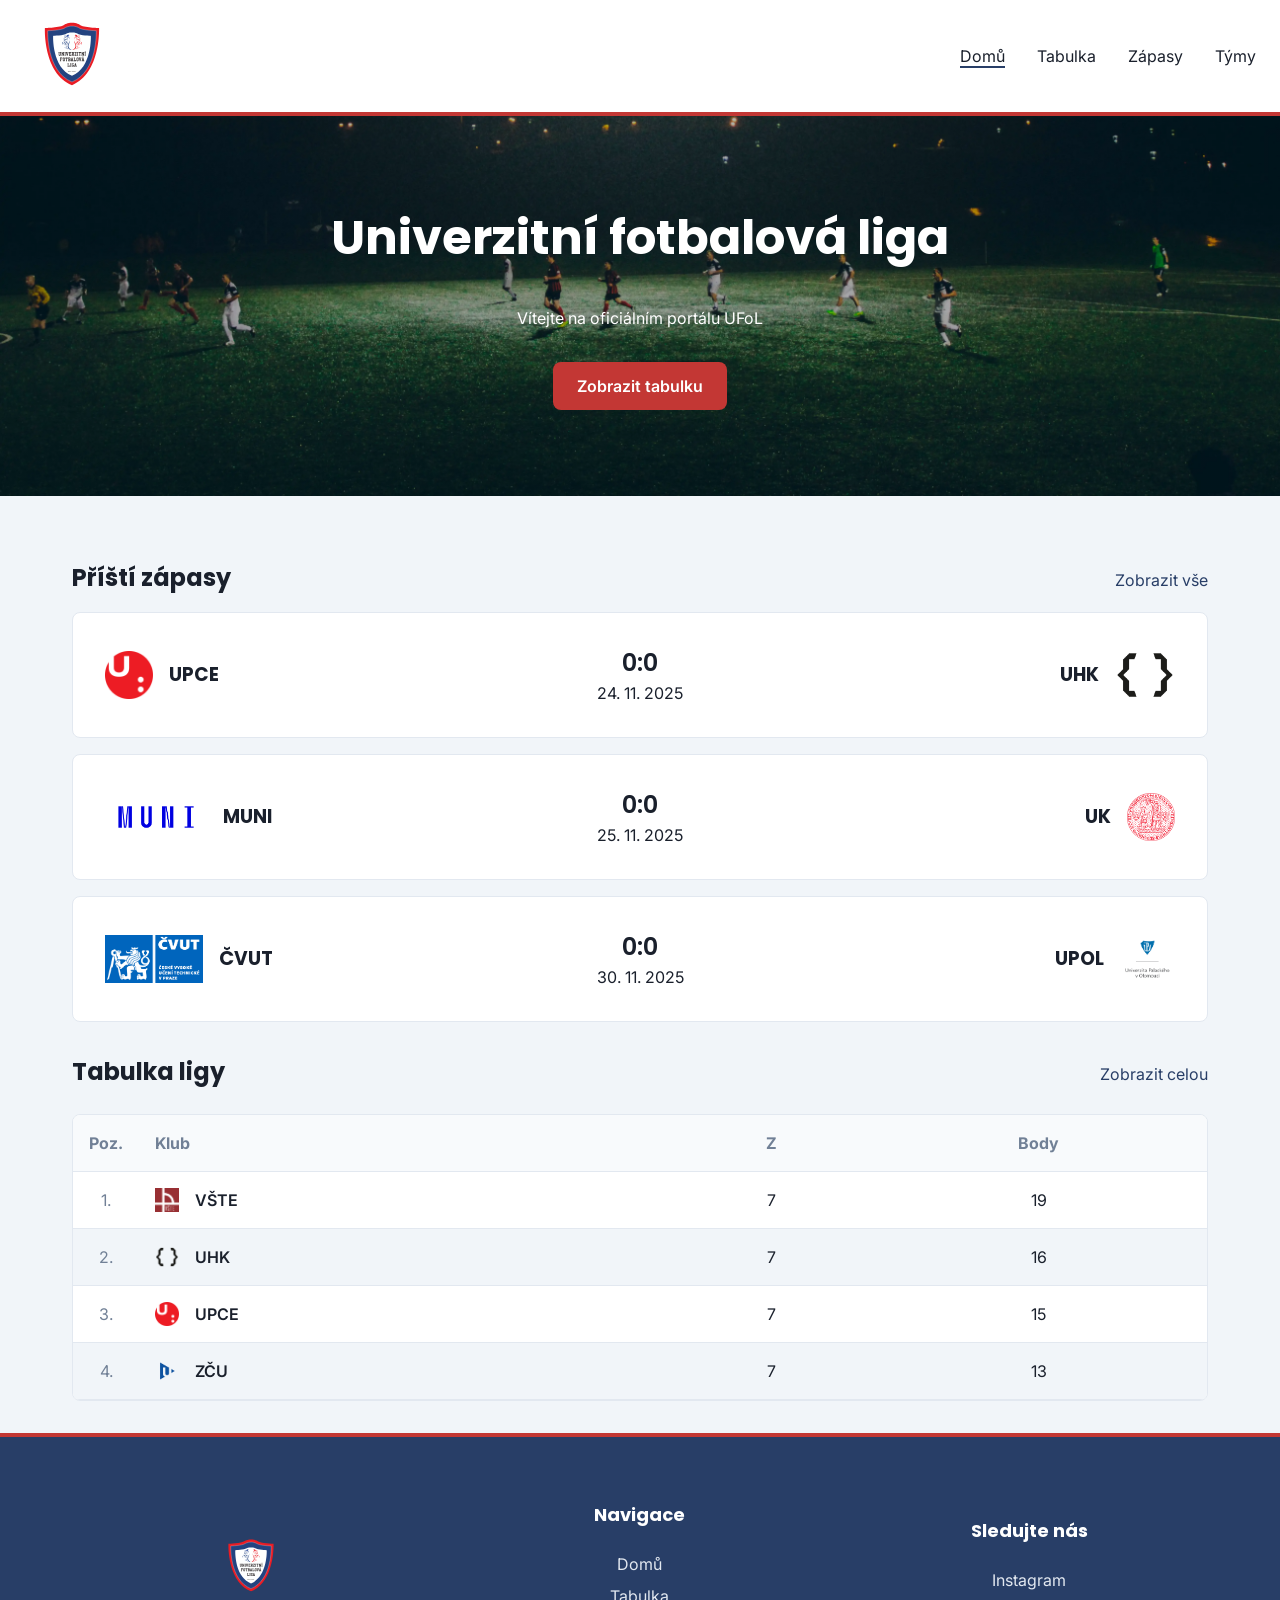
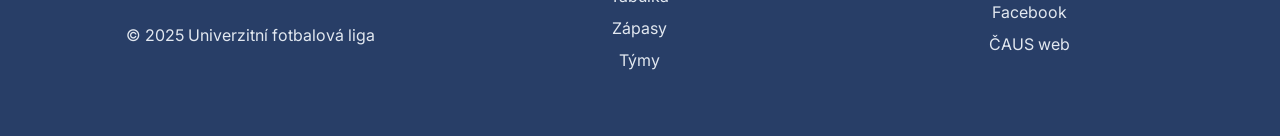
==== index.html @ 3241ca41 "Improve code quality: optimize JS, CSS variables, and HTML metadata Co-authored-by: MatBen19 <101430" ====
<!DOCTYPE html>
<html lang="cs">
    <head>
        <meta charset="UTF-8" />
        <meta name="viewport" content="width=device-width, initial-scale=1.0" />
        <meta name="description" content="Univerzitní fotbalová liga - oficiální portál UFoL s aktuálními zápasy, tabulkou a týmy" />

        <title>Univerzitní fotbalová liga | UFoL</title>

        <link rel="preconnect" href="https://fonts.googleapis.com" />
        <link rel="preconnect" href="https://fonts.gstatic.com" crossorigin />
        <link
            href="https://fonts.googleapis.com/css2?family=Inter:wght@400;600;700&family=Poppins:wght@600;700&display=swap"
            rel="stylesheet"
        />
        <link rel="stylesheet" href="css/main.css" />
        <!-- Javascript pro responizivní navigaci -->
        <script src="./script.js" defer></script>
    </head>

    <body>
        <header class="header">
            <div class="header__content">
                <a href="index.html">
                    <img class="header__logo" src="./images/logos/ufol.svg" alt="league icon"/>
                </a>
                <nav class="nav">
                    <ul class="nav__menu">
                        <li><a class="nav__link nav__link--active" href="./index.html">Domů</a></li>
                        <li><a class="nav__link" href="./tabulka.html">Tabulka</a></li>
                        <li><a class="nav__link" href="./zapasy.html">Zápasy</a></li>
                        <li><a class="nav__link" href="./tymy.html">Týmy</a></li>
                    </ul>
                    <button class="nav__hamburger" aria-label="Otevřít menu" aria-expanded="false">
                        <span class="nav__bar"></span>
                        <span class="nav__bar"></span>
                        <span class="nav__bar"></span>
                    </button>
                </nav>
            </div>
        </header>

        <main>
            <section class="hero">
                <div class="hero__content">
                    <h1>Univerzitní fotbalová liga</h1>
                    <p class="hero__subtitle">Vítejte na oficiálním portálu UFoL</p>
                    <a href="./tabulka.html" class="btn btn-primary">Zobrazit tabulku</a>
                </div>
            </section>

            <section class="upcoming-matches">
                <div class="upcoming-matches__content">
                    <div class="section__header">
                        <h2>Příští zápasy</h2>
                        <a href="./zapasy.html">Zobrazit vše</a>
                    </div>
    
                    <div class="upcoming-matches__list">
                        <div class="match-card">
                            <div class="match-card__team">
                                <a href="#"><img class="match-card__logo" src="./images/logos/upce.png" alt="Home Team Logo"></a>
                                <a href="#"><h3 class="match-card__name">UPCE</h3></a>
                            </div>
                            <div class="match-card__info">
                                <span class="match-card__score">0:0</span>
                                <time class="match-card__date" datetime="2025-11-24">24. 11. 2025</time>
                            </div>
                            <div class="match-card__team">
                                <a href="#"><h3 class="match-card__name">UHK</h3></a>
                                <a href="#"><img class="match-card__logo" src="./images/logos/uhk.png" alt="Away Team Logo"></a>
                            </div>
                        </div>
                        <div class="match-card">
                            <div class="match-card__team">
                                <a href="#"><img class="match-card__logo" src="./images/logos/muni.png" alt="Home Team Logo"></a>
                                <a href="#"><h3 class="match-card__name">MUNI</h3></a>
                            </div>
                            <div class="match-card__info">
                                <span class="match-card__score">0:0</span>
                                <time class="match-card__date" datetime="2025-11-24">25. 11. 2025</time>
                            </div>
                            <div class="match-card__team">
                                <a href="#"><h3 class="match-card__name">UK</h3></a>
                                <a href="#"><img class="match-card__logo" src="./images/logos/uk.png" alt="Away Team Logo"></a>
                            </div>
                        </div>
                        <div class="match-card">
                            <div class="match-card__team">
                                <a href="#"><img class="match-card__logo" src="./images/logos/cvut.jpg" alt="Home Team Logo"></a>
                                <a href="#"><h3 class="match-card__name">ČVUT</h3></a>
                            </div>
                            <div class="match-card__info">
                                <span class="match-card__score">0:0</span>
                                <time class="match-card__date" datetime="2025-11-24">30. 11. 2025</time>
                            </div>
                            <div class="match-card__team">
                                <a href="#"><h3 class="match-card__name">UPOL</h3></a>
                                <a href="#"><img class="match-card__logo" src="./images/logos/upol.png" alt="Away Team Logo"></a>
                            </div>
                        </div>
                    </div>
                </div>
            </section>

            <section class="standings">
                <div class="standings__content">
                    <div class="section__header">
                        <h2>Tabulka ligy</h2>
                        <a href="./tabulka.html">Zobrazit celou</a>
                    </div>
                    <div class="standings__table-content">
                        <table class="league-table--mini">
                            <thead>
                                <tr class="league-table__header-row">
                                    <th class="league-table__th league-table__th--pos">Poz.</th>
                                    <th class="league-table__th league-table__th--team">Klub</th>
                                    <th class="league-table__th">Z</th>
                                    <th class="league-table__th">Body</th>
                                </tr>
                            </thead>

                            <tbody>
                                <tr class="league-table__row">
                                    <td class="league-table__cell league-table__cell--pos">1.</td>
                                    <td class="league-table__cell league-table__cell--team">
                                        <div class="league-table__team-content">
                                            <img class="league-table__logo" src="./images/logos/vste.jpg" alt="Team Logo">
                                            <span class="league-table__name">VŠTE</span>
                                        </div>
                                    </td>
                                    <td class="league-table__cell">7</td>
                                    <td class="league-table__cell">19</td>
                                </tr>
                                <tr class="league-table__row--zebra">
                                    <td class="league-table__cell league-table__cell--pos">2.</td>
                                    <td class="league-table__cell league-table__cell--team">
                                        <div class="league-table__team-content">
                                            <img  class="league-table__logo" src="./images/logos/uhk.png" alt="Team Logo">
                                            <span class="league-table__name">UHK</span>
                                        </div>
                                    </td>
                                    <td class="league-table__cell">7</td>
                                    <td class="league-table__cell">16</td>
                                </tr>
                                <tr class="league-table__row">
                                    <td class="league-table__cell league-table__cell--pos">3.</td>
                                    <td class="league-table__cell league-table__cell--team">
                                        <div class="league-table__team-content">
                                            <img class="league-table__logo" src="./images/logos/upce.png" alt="Team Logo">
                                            <span class="league-table__name">UPCE</span>
                                        </div>
                                    </td>
                                    <td class="league-table__cell">7</td>
                                    <td class="league-table__cell">15</td>
                                </tr>
                                <tr class="league-table__row--zebra">
                                    <td class="league-table__cell league-table__cell--pos">4.</td>
                                    <td class="league-table__cell league-table__cell--team">
                                        <div class="league-table__team-content">
                                            <img  class="league-table__logo" src="./images/logos/zcu.png" alt="Team Logo">
                                            <span class="league-table__name">ZČU</span>
                                        </div>
                                    </td>
                                    <td class="league-table__cell">7</td>
                                    <td class="league-table__cell">13</td>
                                </tr>
                            </tbody>
                        </table>
                    </div>
                </div>
            </section>
        </main>

        <footer class="footer">
            <div class="footer__content">
                <div class="footer__column footer__column--brand">
                    <a href="index.html" class="footer__logo-link">
                        <img class="footer__logo" src="./images/logos/ufol.svg" alt="UFoL Logo">
                    </a>
                    <p class="footer__text">© 2025 Univerzitní fotbalová liga</p>
                </div>

                <div class="footer__column">
                    <h3 class="footer__heading">Navigace</h3>
                    <ul class="footer__list">
                        <li><a href="index.html" class="footer__link">Domů</a></li>
                        <li><a href="tabulka.html" class="footer__link">Tabulka</a></li>
                        <li><a href="zapasy.html" class="footer__link">Zápasy</a></li>
                        <li><a href="tymy.html" class="footer__link">Týmy</a></li>
                    </ul>
                </div>

                <div class="footer__column">
                    <h3 class="footer__heading">Sledujte nás</h3>
                    <ul class="footer__list">
                        <li><a href="#" class="footer__link">Instagram</a></li>
                        <li><a href="#" class="footer__link">Facebook</a></li>
                        <li><a href="#" class="footer__link">ČAUS web</a></li>
                    </ul>
                </div>
            </div>
        </footer>

    </body>
</html>
---- css/main.css ----
/* Importy */
@import "reset.css";
@import "variables.css";

/* Základní nastavení stránky */
body {
    background-color: var(--color-bg-page);
    color: var(--color-text-main);
    font-family: var(--font-body);
    font-size: 16px; /* 1rem */
}

/* Typography Defaults */
h1,
h2,
h3 {
    font-family: var(--font-heading);
    font-weight: 700;
    color: var(--color-text-main);
}

a {
    text-decoration: none;
    color: inherit;
}

/* HEADER */

.header {
    padding: 0.5rem 1.5rem;
    background-color: var(--color-bg-container);
    border-bottom: 4px solid var(--color-accent);
}

.header__content {
    display: flex;
    justify-content: space-between;
    align-items: center;
}

.header__logo {
    width: 6rem;
    height: auto;
}

.nav__hamburger {
    display: none;
}

.nav__menu {
    list-style: none;
    display: flex;
    gap: 2rem;
}

.nav__link {
    /* Vymezí místo pro border ve stavu :hover */
    border-bottom: 2px solid transparent;
    transition: all 0.3s ease;
}

.nav__link--active {
    border-bottom-color: var(--color-primary);
}

.nav__link--active:hover {
    color: var(--color-primary-hover);
    border-bottom-color: var(--color-primary-hover);
}

.nav__link--active:active {
    color: var(--color-primary-active);
    border-bottom-color: var(--color-primary-active);
}

.nav__link:hover {
    color: var(--color-primary-hover);
}

.nav__link:active {
    color: var(--color-primary-active);
}

/* FOOTER */

.footer {
    background-color: var(--color-primary);
    color: var(--color-text-light);
    border-top: 4px solid var(--color-accent);
}

.footer__content {
    padding: 4rem 2rem;
    max-width: var(--container-width-desktop);
    margin: 0 auto;
    display: flex;
    flex-direction: row;
    justify-content: space-between;
    align-items: center;
    gap: 2rem;
}

.footer__column {
    display: flex;
    flex-direction: column;
    align-items: center;
    text-align: center;
    gap: 1rem;
    flex: 1;
}

.footer__logo {
    height: 5rem;
    width: auto;
}

.footer__heading {
    color: var(--color-white);
    font-size: 1.125rem;
    margin-bottom: 0.5rem;
}

.footer__list {
    list-style: none;
    display: flex;
    flex-direction: column;
    gap: 0.5rem;
}

.footer__link {
    color: var(--color-text-light);
    transition: color 0.2s ease;
}

.footer__link:hover {
    color: var(--color-white);
    text-decoration: underline;
}

.footer__link:active {
    color: var(--color-accent);
}

/* =========================================
   HOME PAGE
   ========================================= */

/* HERO SECTION */

.hero {
    min-height: 380px;
    padding: 2rem 1rem;
    display: flex;
    align-items: center;
    justify-content: center;
    background-image: linear-gradient(rgba(0, 0, 0, 0.3), rgba(0, 0, 0, 0.3)),
        url("../images/ui/football_pitch.webp");
    background-size: cover;
    background-position: bottom;
}

.hero__content {
    display: flex;
    flex-direction: column;
    align-items: center;
    justify-content: center;
    gap: 2rem;
}

.hero__content h1 {
    color: var(--color-white);
    font-size: 3rem;
    text-align: center;
}

.hero__subtitle {
    color: var(--color-white);
    font-size: 1rem;
}

.btn {
    display: inline-block;
    padding: 0.75rem 1.5rem;
    background-color: var(--color-accent);
    border-radius: var(--radius-card);
    color: var(--color-white);
    font-weight: 600;
    transition: all 0.3s ease-out;
}

.btn:hover {
    background-color: var(--color-accent-hover);
    transform: translateY(-2px);
    box-shadow: 0 4px 12px rgba(195, 55, 52, 0.3);
}

.btn:active {
    background-color: var(--color-accent-active);
    transform: translateY(0);
    box-shadow: none;
}

/* SECTION HEADERS */

.section__header {
    display: flex;
    align-items: baseline;
    justify-content: space-between;
}

.section__header a {
    font-family: var(--font-body);
    font-size: 1rem;
    color: var(--color-primary);
    transition: all 0.3s ease-out;
}

.section__header a:hover {
    color: var(--color-primary-hover);
}

.section__header a:active {
    color: var(--color-primary-active);
}

/* UPCOMING MATCHES */

.upcoming-matches__content {
    padding: 4rem 2rem 0 2rem;
    display: flex;
    flex-direction: column;
    gap: 1rem;

    width: 100%;
    max-width: var(--container-width-desktop);
    margin: 0 auto;
}

.upcoming-matches__list {
    display: flex;
    flex-direction: column;
    gap: 1rem;
}

.match-card {
    padding: 2rem 2rem;
    background-color: var(--color-bg-container);
    border-radius: var(--radius-card);
    border: 1px solid var(--color-border);
    display: flex;
    align-items: center;
    gap: 1rem;
}

.match-card__team {
    display: flex;
    align-items: center;
    gap: 1rem;

    flex: 1;
    flex-basis: 0;
}

.match-card__team:first-child {
    justify-content: flex-start;
}

.match-card__team:last-child {
    justify-content: flex-end;
}

.match-card__logo {
    height: 3rem;
    width: auto;
    object-fit: contain;
}
.match-card__name {
    color: var(--color-text-main);
}

.match-card__info {
    display: flex;
    flex-direction: column;
    align-items: center;
}

.match-card__score {
    font-size: 1.5rem;
    font-weight: 600;
    font-family: var(--font-heading);
}

/* STANDINGS */

.standings__content {
    padding: 2rem 2rem;
    max-width: var(--container-width-desktop);
    margin: 0 auto;
    display: flex;
    flex-direction: column;
    gap: 1.5rem;
}

.league-table--mini {
    width: 100%;
    min-width: 300px;
    border-collapse: collapse;
}

/* Sdílené styly pro tabulku */

.standings__table-content {
    width: 100%;
    overflow-x: auto;
    background: var(--color-bg-container);
    border-radius: var(--radius-card);
    border: 1px solid var(--color-border);
}

.standings__hint {
    display: none;
    text-align: center;
    font-size: 0.8rem;
    color: var(--color-text-subtle);
}

.league-table__th,
.league-table__cell {
    padding: 1rem;
    text-align: center;
    border-bottom: 1px solid var(--color-border);
}

.league-table__header-row {
    font-weight: 600;
    font-size: 1rem;
    color: var(--color-text-subtle);
    background-color: var(--color-bg-light);
}

.league-table__th--pos,
.league-table__cell--pos {
    width: 3rem;
    color: var(--color-text-subtle);
}

.league-table__th--team,
.league-table__cell--team {
    text-align: left;
}

.league-table__team-content {
    display: flex;
    align-items: center;
    gap: 1rem;
}

.league-table__logo {
    width: 1.5rem;
    height: auto;
}

.league-table__name {
    font-weight: 600;
}

.league-table__row--zebra {
    background-color: var(--color-bg-page);
}

/* =========================================
   TABULKA
   ========================================= */
.standings__header {
    text-align: center;
}

.league-table {
    width: 100%;
    min-width: 700px;
    border-collapse: collapse;
}

/* =========================================
   TÝMY
   ========================================= */
.teams__content {
    padding: 2rem 2rem;
    width: 100%;
    max-width: var(--container-width-desktop);
    margin: 0 auto;

    display: flex;
    flex-direction: column;
    gap: 2rem;
}

.teams__header {
    text-align: center;
}

.teams__grid {
    /* Grid Layout */
    display: grid;
    /* 3 sloupce */
    grid-template-columns: repeat(3, 1fr); 
    gap: 1.5rem;
}

/* Karta Týmu */
.team-card {
    position: relative; 
    
    background-color: var(--color-bg-container);
    border: 1px solid var(--color-border);
    border-radius: var(--radius-card);
    
    display: flex;
    flex-direction: column;
    overflow: hidden;
    
    /* Animace při najetí myší */
    transition: transform 0.3s ease, box-shadow 0.3s ease;
}

/* Hover efekt na celou kartu */
.team-card:hover {
    transform: translateY(-5px);
    box-shadow: var(--shadow-card);
    border-color: var(--color-primary-hover);
}

/* Overlay Link */
.team-card__overlay-link {
    /* Roztáhne odkaz přes celou kartu */
    position: absolute;
    inset: 0; /* top:0, right:0, bottom:0, left:0 */
    z-index: 1; /* Musí být nad obsahem */
    cursor: pointer;
}

/* --- Části Karty --- */

/* Horní část s logem */
.team-card__header {
    background-color: var(--color-bg-light);
    padding: 2rem;
    display: flex;
    justify-content: center;
    align-items: center;
    border-bottom: 1px solid var(--color-border);
}

.team-card__logo {
    width: 5rem; /* Velké logo */
    height: 5rem;
    object-fit: contain;
    /* Jemný stín pod logem pro hloubku */
    filter: drop-shadow(0 4px 6px rgba(0,0,0,0.1));
}

/* Tělo s textem */
.team-card__body {
    padding: 1.5rem;
    text-align: center;
    flex: 1; /* Roztáhne se, aby patička byla vždy dole */
    display: flex;
    flex-direction: column;
    gap: 0.5rem;
}

.team-card__acronym {
    font-size: 1.5rem;
    color: var(--color-text-main);
}

.team-card__name {
    color: var(--color-text-subtle);
    font-size: 0.9rem;
}

.team-card__stats {
    padding-top: 1rem;
    font-size: 0.85rem;
    color: var(--color-primary);
    font-weight: 600;
    
    display: flex;
    justify-content: center;
    gap: 0.5rem;
}

/* Footer s vizuálním odkazem */
.team-card__footer {
    padding: 1rem;
    text-align: center;
    border-top: 1px solid var(--color-border);
    background-color: var(--color-white);
}

.team-card__link {
    font-size: 0.9rem;
    font-weight: 600;
    color: var(--color-primary);
    
    transition: color 0.3s ease;
}

/* Změní se barva odkazu dole */
.team-card:hover .team-card__link {
    color: var(--color-accent);
}

/* =========================================
   RESPONSIVE DESIGN (MEDIA QUERIES)
   ========================================= */

/* TABLET */
@media (max-width: 1024px) {
    :root {
        --container-width-desktop: 100%;
    }

    .teams__grid {
        grid-template-columns: repeat(2, 1fr); 
    }
}

/* MOBILE */
@media (max-width: 768px) {
    /* NAVIGACE */
    /* Zámek scrollování pro otevřené menu */
    body.no-scroll {
        overflow: hidden;
    }
    /* Menu pozicováno fixně mimo obrazovku na pravé straně, defaultně není vidět,
        objeví se přes celou obrazovku při kliknutí na button */
    .nav__menu {
        display: flex;
        flex-direction: column;
        justify-content:space-evenly;
        align-items: center;

        position: fixed;
        top: 0;
        right: -100%;
        height: 100vh;
        width: 100%;

        background-color: var(--color-primary);
        opacity: 0;
        transition: right 0.3s ease, opacity 0.3s ease;
        z-index: 90;
    }

    /* Změna pozicování při rozkliknutí menu */
    .nav__menu--open {
        right: 0;
        opacity: 1;
    }

    .nav__link {
        font-size: 1.5rem;
        color: var(--color-white);
    }

    .nav__link--active {
        border-block-color: var(--color-white);
    }

    .nav__hamburger {
        height: 3rem;
        width: 3rem;
        display: flex;
        flex-direction: column;
        justify-content: center;
        gap: 0.6rem;
        cursor: pointer;
        border: none;
        background: transparent;
        z-index: 100;
        position: relative;
    }

    /* Změna hamburger ikonky na křížek s animací */
    .nav__cross .nav__bar:nth-child(1) {
        transform: translateY(1rem) rotate(45deg);
    }

    .nav__cross .nav__bar:nth-child(2) {
        opacity: 0;
    }

    .nav__cross .nav__bar:nth-child(3) {
        transform: translateY(-1rem) rotate(-45deg);
    }

    .nav__cross .nav__bar:nth-child(1),
    .nav__cross .nav__bar:nth-child(3) {
        background-color: var(--color-white);
    }

    .nav__bar {
        width: 100%;
        height: 0.4rem;
        background-color: var(--color-primary);
        border-radius: 2rem;
        transition: all 0.3s ease, opacity 0.3s ease;
    }

    /* HERO */
    .hero {
        min-height: 250px;
    }

    .hero__content {
        gap: 1.5rem;
    }
    .hero__content h1 {
        font-size: 2rem;
    }

    .hero__subtitle {
        display: none;
    }

    /* SECTION TOP PADDINGS */
    .upcoming-matches__content,
    .standings__content {
        padding-top: 2rem;
    }

    /* MATCH CARD */
    .match-card__team {
        flex-direction: column;
        text-align: center;
        gap: 0.5rem;
    }
    .match-card__logo {
        height: 2rem;
    }

    .match-card__team:last-child {
        flex-direction: column-reverse;
    }

    .match-card__name {
        font-size: 1rem;
    }

    .match-card__info {
        font-size: 0.7rem;
    }

    /* Zobrazení nápovědi pro práci s tabulkou */
    .standings__hint {
        display: block;
    }

    /* Pouze 1 sloupec u gridu v TÝMY layoutu */
    .teams__grid {
        grid-template-columns: repeat(1, 1fr); 
    }

    /* FOOTER */
    .footer__content {
        padding: 2rem 1.5rem;
        flex-direction: column;
        width: 100%;
        gap: 1.2rem;
    }

    .footer__column {
        gap: 0.2rem;
    }

    .footer__heading {
        margin-bottom: 0.2rem;
    }

    /* Copyright na konec */
    .footer__column--brand {
        order: 1;
        gap: 0;
    }

    .footer__logo {
        height: 2rem;
        width: auto;
    }
}
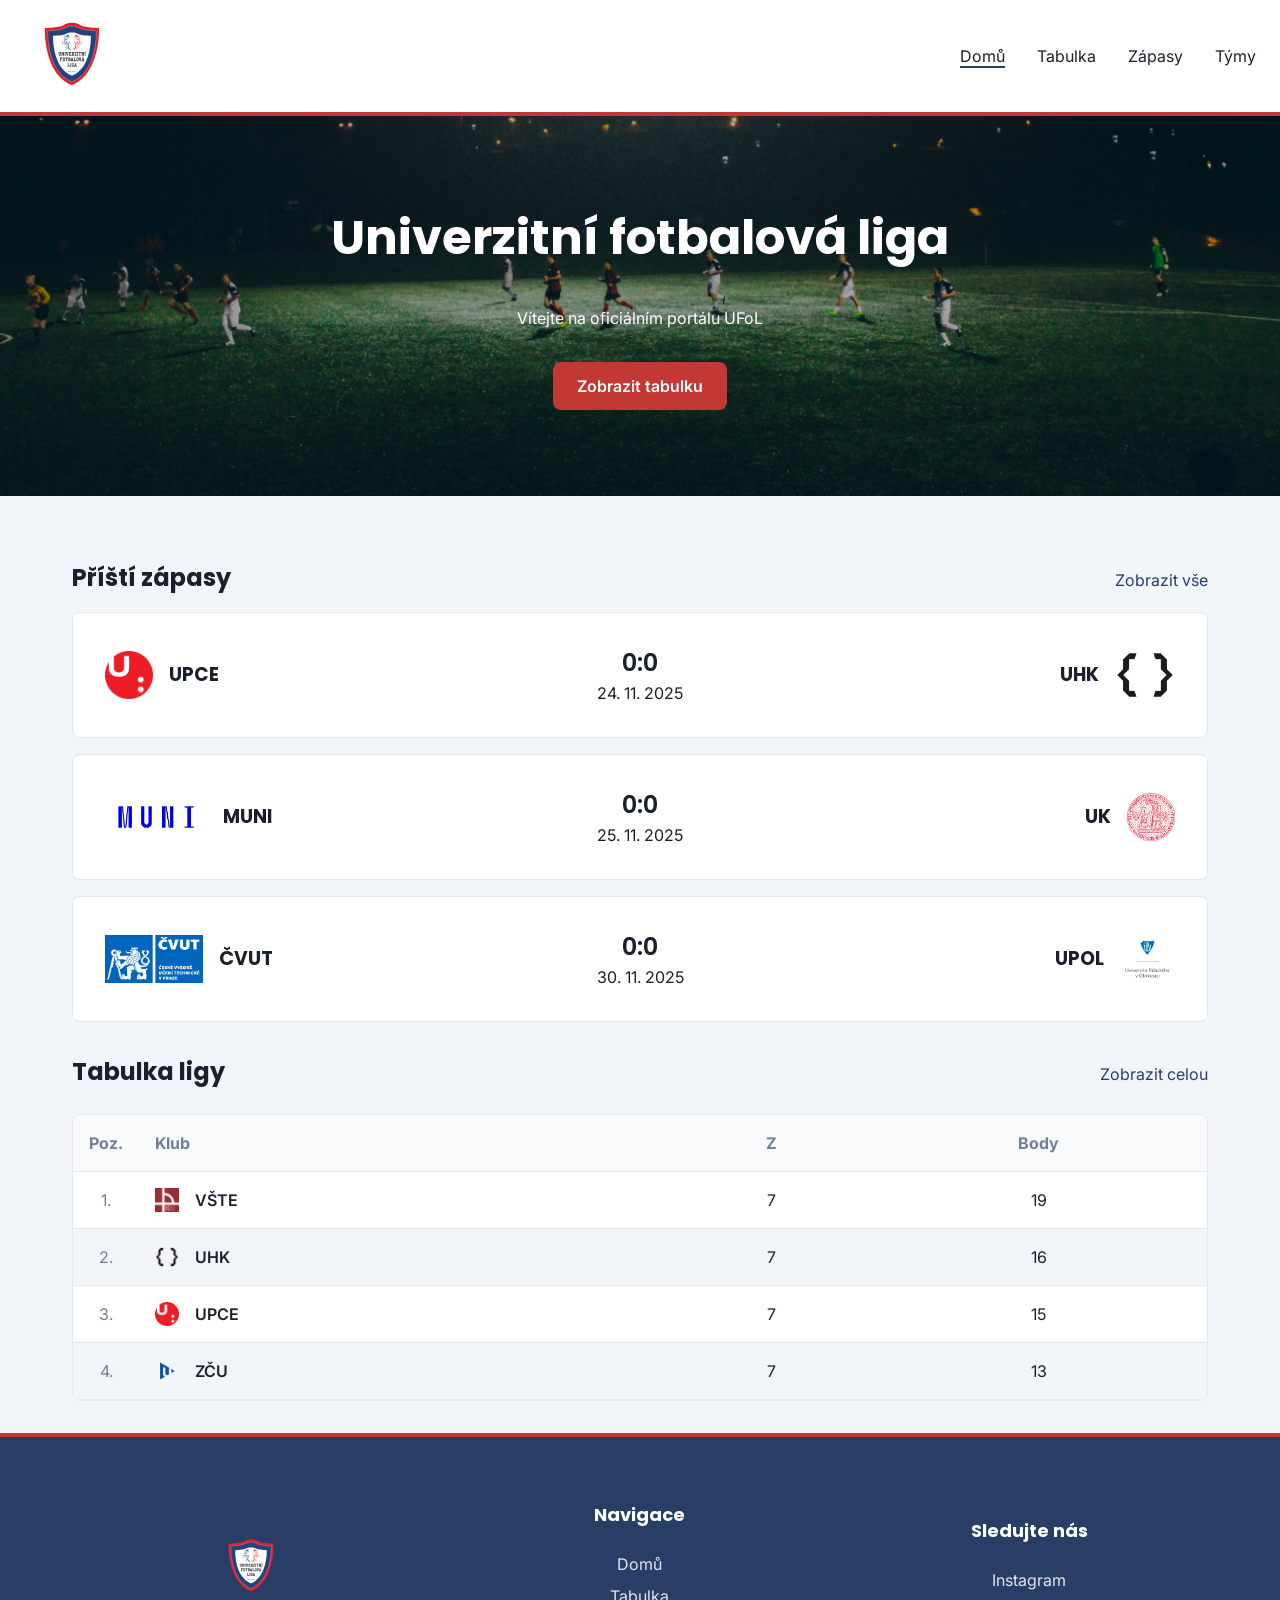
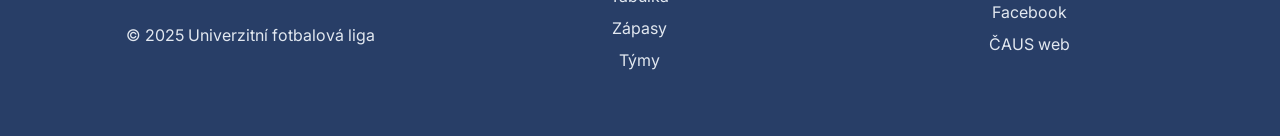
==== commit e77ae457: "Switch team logos to WebP format for optimization Replaces PNG and JPG logo images with WebP equival" ====
--- a/index.html
+++ b/index.html
@@ -3,12 +3,10 @@
     <head>
         <meta charset="UTF-8" />
         <meta name="viewport" content="width=device-width, initial-scale=1.0" />
-        <meta name="description" content="Univerzitní fotbalová liga - oficiální portál UFoL s aktuálními zápasy, tabulkou a týmy" />
 
         <title>Univerzitní fotbalová liga | UFoL</title>
 
         <link rel="preconnect" href="https://fonts.googleapis.com" />
-        <link rel="preconnect" href="https://fonts.gstatic.com" crossorigin />
         <link
             href="https://fonts.googleapis.com/css2?family=Inter:wght@400;600;700&family=Poppins:wght@600;700&display=swap"
             rel="stylesheet"
@@ -31,7 +29,7 @@
                         <li><a class="nav__link" href="./zapasy.html">Zápasy</a></li>
                         <li><a class="nav__link" href="./tymy.html">Týmy</a></li>
                     </ul>
-                    <button class="nav__hamburger" aria-label="Otevřít menu" aria-expanded="false">
+                    <button class="nav__hamburger" aria-label="Otevřít menu">
                         <span class="nav__bar"></span>
                         <span class="nav__bar"></span>
                         <span class="nav__bar"></span>
@@ -59,7 +57,7 @@
                     <div class="upcoming-matches__list">
                         <div class="match-card">
                             <div class="match-card__team">
-                                <a href="#"><img class="match-card__logo" src="./images/logos/upce.png" alt="Home Team Logo"></a>
+                                <a href="#"><img class="match-card__logo" src="./images/logos/upce.webp" alt="Home Team Logo"></a>
                                 <a href="#"><h3 class="match-card__name">UPCE</h3></a>
                             </div>
                             <div class="match-card__info">
@@ -68,12 +66,12 @@
                             </div>
                             <div class="match-card__team">
                                 <a href="#"><h3 class="match-card__name">UHK</h3></a>
-                                <a href="#"><img class="match-card__logo" src="./images/logos/uhk.png" alt="Away Team Logo"></a>
+                                <a href="#"><img class="match-card__logo" src="./images/logos/uhk.webp" alt="Away Team Logo"></a>
                             </div>
                         </div>
                         <div class="match-card">
                             <div class="match-card__team">
-                                <a href="#"><img class="match-card__logo" src="./images/logos/muni.png" alt="Home Team Logo"></a>
+                                <a href="#"><img class="match-card__logo" src="./images/logos/muni.webp" alt="Home Team Logo"></a>
                                 <a href="#"><h3 class="match-card__name">MUNI</h3></a>
                             </div>
                             <div class="match-card__info">
@@ -82,12 +80,12 @@
                             </div>
                             <div class="match-card__team">
                                 <a href="#"><h3 class="match-card__name">UK</h3></a>
-                                <a href="#"><img class="match-card__logo" src="./images/logos/uk.png" alt="Away Team Logo"></a>
+                                <a href="#"><img class="match-card__logo" src="./images/logos/uk.webp" alt="Away Team Logo"></a>
                             </div>
                         </div>
                         <div class="match-card">
                             <div class="match-card__team">
-                                <a href="#"><img class="match-card__logo" src="./images/logos/cvut.jpg" alt="Home Team Logo"></a>
+                                <a href="#"><img class="match-card__logo" src="./images/logos/cvut.webp" alt="Home Team Logo"></a>
                                 <a href="#"><h3 class="match-card__name">ČVUT</h3></a>
                             </div>
                             <div class="match-card__info">
@@ -96,7 +94,7 @@
                             </div>
                             <div class="match-card__team">
                                 <a href="#"><h3 class="match-card__name">UPOL</h3></a>
-                                <a href="#"><img class="match-card__logo" src="./images/logos/upol.png" alt="Away Team Logo"></a>
+                                <a href="#"><img class="match-card__logo" src="./images/logos/upol.webp" alt="Away Team Logo"></a>
                             </div>
                         </div>
                     </div>
@@ -125,7 +123,7 @@
                                     <td class="league-table__cell league-table__cell--pos">1.</td>
                                     <td class="league-table__cell league-table__cell--team">
                                         <div class="league-table__team-content">
-                                            <img class="league-table__logo" src="./images/logos/vste.jpg" alt="Team Logo">
+                                            <img class="league-table__logo" src="./images/logos/vste.webp" alt="Team Logo">
                                             <span class="league-table__name">VŠTE</span>
                                         </div>
                                     </td>
@@ -136,7 +134,7 @@
                                     <td class="league-table__cell league-table__cell--pos">2.</td>
                                     <td class="league-table__cell league-table__cell--team">
                                         <div class="league-table__team-content">
-                                            <img  class="league-table__logo" src="./images/logos/uhk.png" alt="Team Logo">
+                                            <img  class="league-table__logo" src="./images/logos/uhk.webp" alt="Team Logo">
                                             <span class="league-table__name">UHK</span>
                                         </div>
                                     </td>
@@ -147,7 +145,7 @@
                                     <td class="league-table__cell league-table__cell--pos">3.</td>
                                     <td class="league-table__cell league-table__cell--team">
                                         <div class="league-table__team-content">
-                                            <img class="league-table__logo" src="./images/logos/upce.png" alt="Team Logo">
+                                            <img class="league-table__logo" src="./images/logos/upce.webp" alt="Team Logo">
                                             <span class="league-table__name">UPCE</span>
                                         </div>
                                     </td>
@@ -158,7 +156,7 @@
                                     <td class="league-table__cell league-table__cell--pos">4.</td>
                                     <td class="league-table__cell league-table__cell--team">
                                         <div class="league-table__team-content">
-                                            <img  class="league-table__logo" src="./images/logos/zcu.png" alt="Team Logo">
+                                            <img  class="league-table__logo" src="./images/logos/zcu.webp" alt="Team Logo">
                                             <span class="league-table__name">ZČU</span>
                                         </div>
                                     </td>
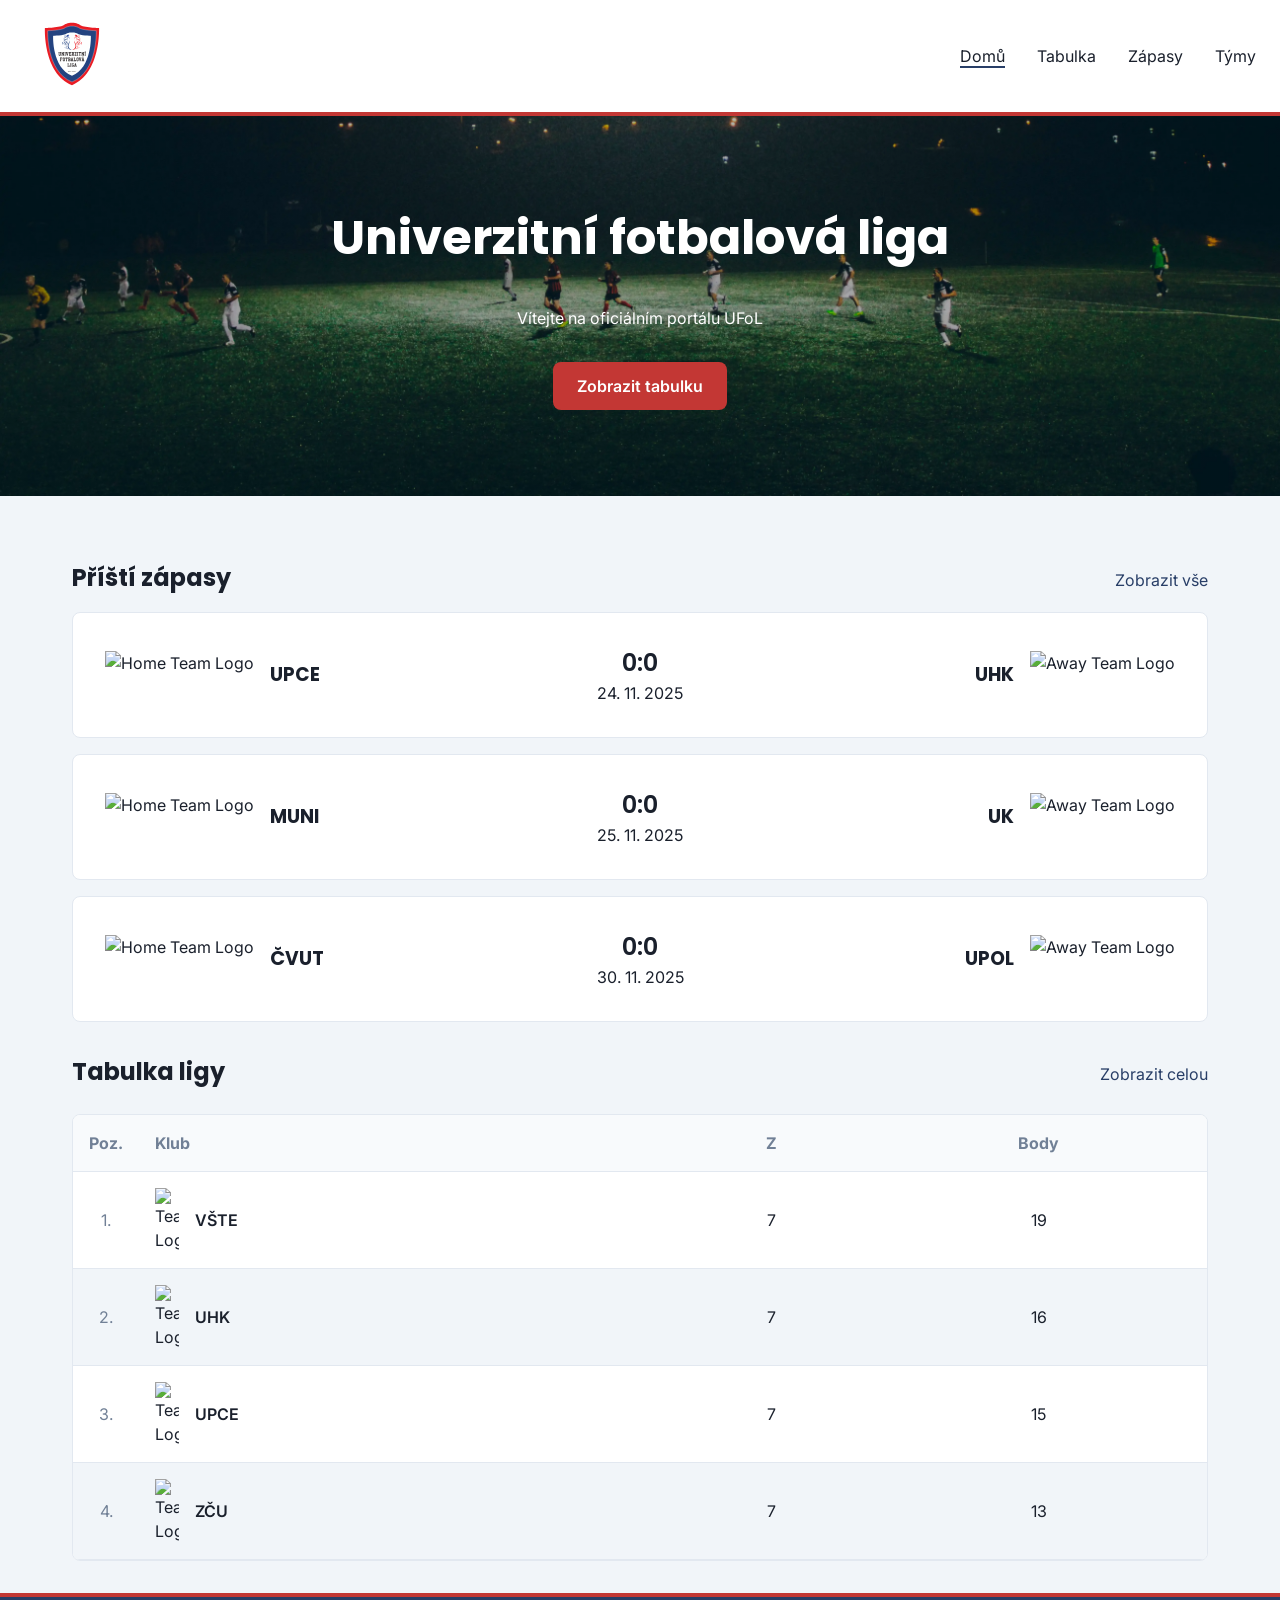
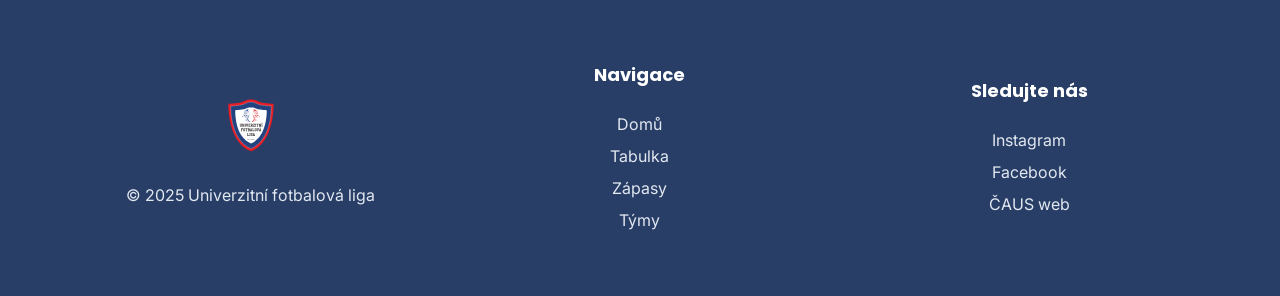
==== commit 96581998: "Fix critical performance issues: remove @import blocking and optimize font loading Co-authored-by: M" ====
--- a/index.html
+++ b/index.html
@@ -3,15 +3,29 @@
     <head>
         <meta charset="UTF-8" />
         <meta name="viewport" content="width=device-width, initial-scale=1.0" />
+        <meta name="description" content="Univerzitní fotbalová liga - oficiální portál UFoL s aktuálními zápasy, tabulkou a týmy" />
 
         <title>Univerzitní fotbalová liga | UFoL</title>
 
+        <!-- Optimized font loading - non-blocking -->
         <link rel="preconnect" href="https://fonts.googleapis.com" />
+        <link rel="preconnect" href="https://fonts.gstatic.com" crossorigin />
         <link
             href="https://fonts.googleapis.com/css2?family=Inter:wght@400;600;700&family=Poppins:wght@600;700&display=swap"
             rel="stylesheet"
+            media="print"
+            onload="this.media='all'"
         />
+        <noscript>
+            <link
+                href="https://fonts.googleapis.com/css2?family=Inter:wght@400;600;700&family=Poppins:wght@600;700&display=swap"
+                rel="stylesheet"
+            />
+        </noscript>
+        
+        <!-- Main styles -->
         <link rel="stylesheet" href="css/main.css" />
+        
         <!-- Javascript pro responizivní navigaci -->
         <script src="./script.js" defer></script>
     </head>
@@ -29,7 +43,7 @@
                         <li><a class="nav__link" href="./zapasy.html">Zápasy</a></li>
                         <li><a class="nav__link" href="./tymy.html">Týmy</a></li>
                     </ul>
-                    <button class="nav__hamburger" aria-label="Otevřít menu">
+                    <button class="nav__hamburger" aria-label="Otevřít menu" aria-expanded="false">
                         <span class="nav__bar"></span>
                         <span class="nav__bar"></span>
                         <span class="nav__bar"></span>
@@ -57,7 +71,7 @@
                     <div class="upcoming-matches__list">
                         <div class="match-card">
                             <div class="match-card__team">
-                                <a href="#"><img class="match-card__logo" src="./images/logos/upce.webp" alt="Home Team Logo"></a>
+                                <a href="#"><img class="match-card__logo" src="./images/logos/upce.png" alt="Home Team Logo" loading="lazy"></a>
                                 <a href="#"><h3 class="match-card__name">UPCE</h3></a>
                             </div>
                             <div class="match-card__info">
@@ -66,12 +80,12 @@
                             </div>
                             <div class="match-card__team">
                                 <a href="#"><h3 class="match-card__name">UHK</h3></a>
-                                <a href="#"><img class="match-card__logo" src="./images/logos/uhk.webp" alt="Away Team Logo"></a>
+                                <a href="#"><img class="match-card__logo" src="./images/logos/uhk.png" alt="Away Team Logo" loading="lazy"></a>
                             </div>
                         </div>
                         <div class="match-card">
                             <div class="match-card__team">
-                                <a href="#"><img class="match-card__logo" src="./images/logos/muni.webp" alt="Home Team Logo"></a>
+                                <a href="#"><img class="match-card__logo" src="./images/logos/muni.png" alt="Home Team Logo" loading="lazy"></a>
                                 <a href="#"><h3 class="match-card__name">MUNI</h3></a>
                             </div>
                             <div class="match-card__info">
@@ -80,12 +94,12 @@
                             </div>
                             <div class="match-card__team">
                                 <a href="#"><h3 class="match-card__name">UK</h3></a>
-                                <a href="#"><img class="match-card__logo" src="./images/logos/uk.webp" alt="Away Team Logo"></a>
+                                <a href="#"><img class="match-card__logo" src="./images/logos/uk.png" alt="Away Team Logo" loading="lazy"></a>
                             </div>
                         </div>
                         <div class="match-card">
                             <div class="match-card__team">
-                                <a href="#"><img class="match-card__logo" src="./images/logos/cvut.webp" alt="Home Team Logo"></a>
+                                <a href="#"><img class="match-card__logo" src="./images/logos/cvut.jpg" alt="Home Team Logo" loading="lazy"></a>
                                 <a href="#"><h3 class="match-card__name">ČVUT</h3></a>
                             </div>
                             <div class="match-card__info">
@@ -94,7 +108,7 @@
                             </div>
                             <div class="match-card__team">
                                 <a href="#"><h3 class="match-card__name">UPOL</h3></a>
-                                <a href="#"><img class="match-card__logo" src="./images/logos/upol.webp" alt="Away Team Logo"></a>
+                                <a href="#"><img class="match-card__logo" src="./images/logos/upol.png" alt="Away Team Logo" loading="lazy"></a>
                             </div>
                         </div>
                     </div>
@@ -123,7 +137,7 @@
                                     <td class="league-table__cell league-table__cell--pos">1.</td>
                                     <td class="league-table__cell league-table__cell--team">
                                         <div class="league-table__team-content">
-                                            <img class="league-table__logo" src="./images/logos/vste.webp" alt="Team Logo">
+                                            <img class="league-table__logo" src="./images/logos/vste.jpg" alt="Team Logo" loading="lazy">
                                             <span class="league-table__name">VŠTE</span>
                                         </div>
                                     </td>
@@ -134,7 +148,7 @@
                                     <td class="league-table__cell league-table__cell--pos">2.</td>
                                     <td class="league-table__cell league-table__cell--team">
                                         <div class="league-table__team-content">
-                                            <img  class="league-table__logo" src="./images/logos/uhk.webp" alt="Team Logo">
+                                            <img  class="league-table__logo" src="./images/logos/uhk.png" alt="Team Logo" loading="lazy">
                                             <span class="league-table__name">UHK</span>
                                         </div>
                                     </td>
@@ -145,7 +159,7 @@
                                     <td class="league-table__cell league-table__cell--pos">3.</td>
                                     <td class="league-table__cell league-table__cell--team">
                                         <div class="league-table__team-content">
-                                            <img class="league-table__logo" src="./images/logos/upce.webp" alt="Team Logo">
+                                            <img class="league-table__logo" src="./images/logos/upce.png" alt="Team Logo" loading="lazy">
                                             <span class="league-table__name">UPCE</span>
                                         </div>
                                     </td>
@@ -156,7 +170,7 @@
                                     <td class="league-table__cell league-table__cell--pos">4.</td>
                                     <td class="league-table__cell league-table__cell--team">
                                         <div class="league-table__team-content">
-                                            <img  class="league-table__logo" src="./images/logos/zcu.webp" alt="Team Logo">
+                                            <img  class="league-table__logo" src="./images/logos/zcu.png" alt="Team Logo" loading="lazy">
                                             <span class="league-table__name">ZČU</span>
                                         </div>
                                     </td>
--- a/css/main.css
+++ b/css/main.css
@@ -1,6 +1,65 @@
-/* Importy */
-@import "reset.css";
-@import "variables.css";
+/* CSS Reset - inlined for performance (no @import blocking) */
+*,
+*::before,
+*::after {
+    box-sizing: border-box;
+    margin: 0;
+    padding: 0;
+}
+
+body {
+    line-height: 1.5;
+}
+
+img,
+picture,
+video,
+canvas,
+svg {
+    display: block;
+    max-width: 100%;
+}
+
+input,
+button,
+textarea,
+select {
+    font: inherit;
+}
+
+* {
+    -webkit-tap-highlight-color: transparent;
+}
+
+/* Design System Variables - inlined for performance */
+:root {
+    /* Colors */
+    --color-primary: #283e67;
+    --color-primary-hover: #5373b5;
+    --color-primary-active: #1f2e5a;
+    --color-accent: #c33734;
+    --color-accent-hover: #e26966;
+    --color-accent-active: #a32b29;
+    --color-text-main: #1a202c;
+    --color-text-subtle: #718096;
+    --color-border: #e2e8f0;
+    --color-bg-container: #ffffff;
+    --color-bg-page: #f1f5f9;
+    --color-bg-light: #f8fafc;
+    --color-text-light: #e2e8f0;
+    --color-white: #ffffff;
+    --color-success: #48bb78;
+    --color-error: #f56565;
+    
+    /* Typography */
+    --font-heading: "Poppins", sans-serif;
+    --font-body: "Inter", sans-serif;
+    
+    /* Layout */
+    --radius-card: 8px;
+    --shadow-card: 0 2px 8px rgba(26, 32, 44, 0.05);
+    --container-width-desktop: 1200px;
+}
 
 /* Základní nastavení stránky */
 body {
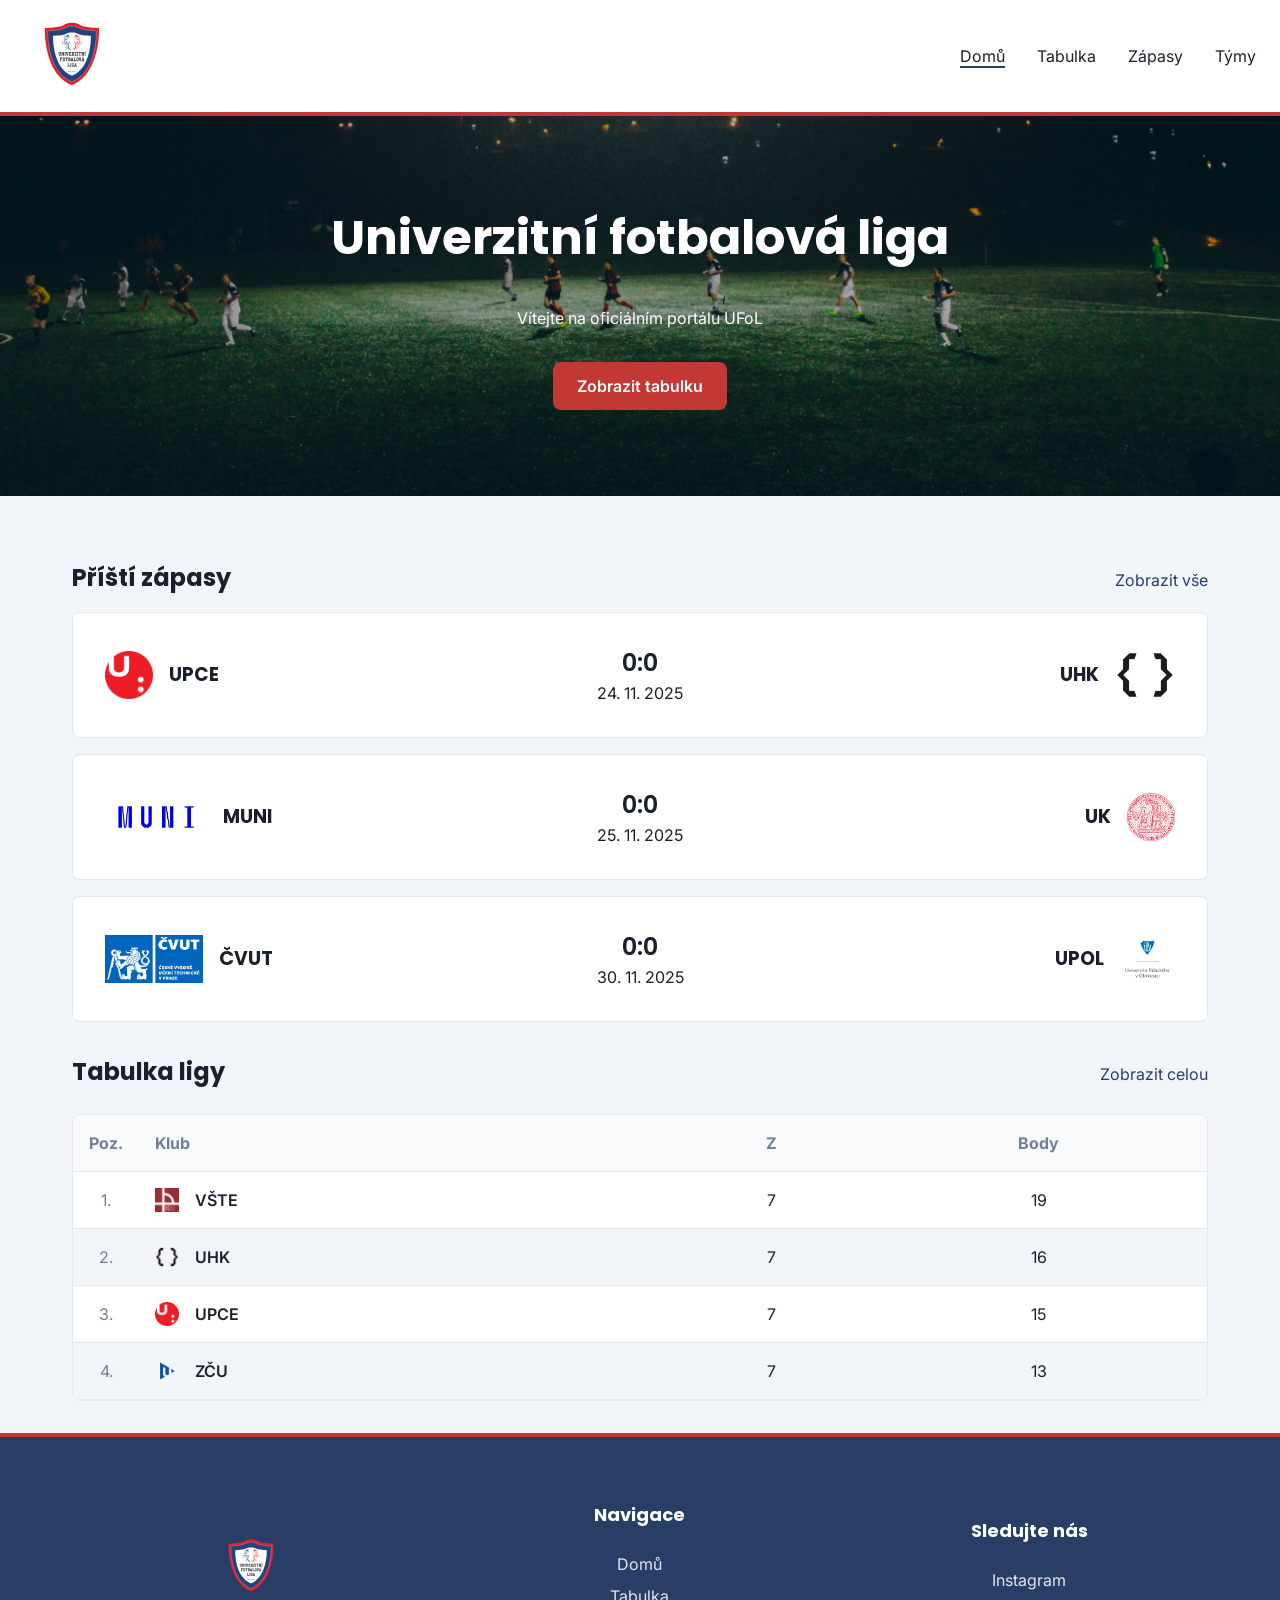
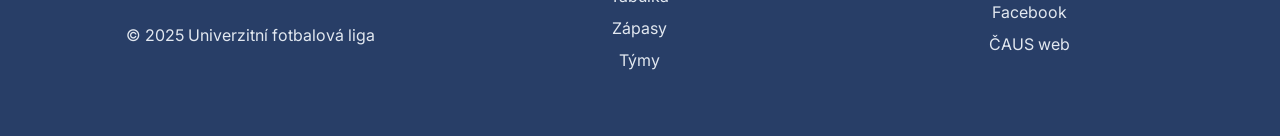
==== commit 820b8deb: "Switch team logos to WebP format for optimization Replaces PNG and JPG team logo images with WebP ve" ====
--- a/index.html
+++ b/index.html
@@ -71,7 +71,7 @@
                     <div class="upcoming-matches__list">
                         <div class="match-card">
                             <div class="match-card__team">
-                                <a href="#"><img class="match-card__logo" src="./images/logos/upce.png" alt="Home Team Logo" loading="lazy"></a>
+                                <a href="#"><img class="match-card__logo" src="./images/logos/upce.webp" alt="Home Team Logo" loading="lazy"></a>
                                 <a href="#"><h3 class="match-card__name">UPCE</h3></a>
                             </div>
                             <div class="match-card__info">
@@ -80,12 +80,12 @@
                             </div>
                             <div class="match-card__team">
                                 <a href="#"><h3 class="match-card__name">UHK</h3></a>
-                                <a href="#"><img class="match-card__logo" src="./images/logos/uhk.png" alt="Away Team Logo" loading="lazy"></a>
+                                <a href="#"><img class="match-card__logo" src="./images/logos/uhk.webp" alt="Away Team Logo" loading="lazy"></a>
                             </div>
                         </div>
                         <div class="match-card">
                             <div class="match-card__team">
-                                <a href="#"><img class="match-card__logo" src="./images/logos/muni.png" alt="Home Team Logo" loading="lazy"></a>
+                                <a href="#"><img class="match-card__logo" src="./images/logos/muni.webp" alt="Home Team Logo" loading="lazy"></a>
                                 <a href="#"><h3 class="match-card__name">MUNI</h3></a>
                             </div>
                             <div class="match-card__info">
@@ -94,12 +94,12 @@
                             </div>
                             <div class="match-card__team">
                                 <a href="#"><h3 class="match-card__name">UK</h3></a>
-                                <a href="#"><img class="match-card__logo" src="./images/logos/uk.png" alt="Away Team Logo" loading="lazy"></a>
+                                <a href="#"><img class="match-card__logo" src="./images/logos/uk.webp" alt="Away Team Logo" loading="lazy"></a>
                             </div>
                         </div>
                         <div class="match-card">
                             <div class="match-card__team">
-                                <a href="#"><img class="match-card__logo" src="./images/logos/cvut.jpg" alt="Home Team Logo" loading="lazy"></a>
+                                <a href="#"><img class="match-card__logo" src="./images/logos/cvut.webp" alt="Home Team Logo" loading="lazy"></a>
                                 <a href="#"><h3 class="match-card__name">ČVUT</h3></a>
                             </div>
                             <div class="match-card__info">
@@ -108,7 +108,7 @@
                             </div>
                             <div class="match-card__team">
                                 <a href="#"><h3 class="match-card__name">UPOL</h3></a>
-                                <a href="#"><img class="match-card__logo" src="./images/logos/upol.png" alt="Away Team Logo" loading="lazy"></a>
+                                <a href="#"><img class="match-card__logo" src="./images/logos/upol.webp" alt="Away Team Logo" loading="lazy"></a>
                             </div>
                         </div>
                     </div>
@@ -137,7 +137,7 @@
                                     <td class="league-table__cell league-table__cell--pos">1.</td>
                                     <td class="league-table__cell league-table__cell--team">
                                         <div class="league-table__team-content">
-                                            <img class="league-table__logo" src="./images/logos/vste.jpg" alt="Team Logo" loading="lazy">
+                                            <img class="league-table__logo" src="./images/logos/vste.webp" alt="Team Logo" loading="lazy">
                                             <span class="league-table__name">VŠTE</span>
                                         </div>
                                     </td>
@@ -148,7 +148,7 @@
                                     <td class="league-table__cell league-table__cell--pos">2.</td>
                                     <td class="league-table__cell league-table__cell--team">
                                         <div class="league-table__team-content">
-                                            <img  class="league-table__logo" src="./images/logos/uhk.png" alt="Team Logo" loading="lazy">
+                                            <img  class="league-table__logo" src="./images/logos/uhk.webp" alt="Team Logo" loading="lazy">
                                             <span class="league-table__name">UHK</span>
                                         </div>
                                     </td>
@@ -159,7 +159,7 @@
                                     <td class="league-table__cell league-table__cell--pos">3.</td>
                                     <td class="league-table__cell league-table__cell--team">
                                         <div class="league-table__team-content">
-                                            <img class="league-table__logo" src="./images/logos/upce.png" alt="Team Logo" loading="lazy">
+                                            <img class="league-table__logo" src="./images/logos/upce.webp" alt="Team Logo" loading="lazy">
                                             <span class="league-table__name">UPCE</span>
                                         </div>
                                     </td>
@@ -170,7 +170,7 @@
                                     <td class="league-table__cell league-table__cell--pos">4.</td>
                                     <td class="league-table__cell league-table__cell--team">
                                         <div class="league-table__team-content">
-                                            <img  class="league-table__logo" src="./images/logos/zcu.png" alt="Team Logo" loading="lazy">
+                                            <img  class="league-table__logo" src="./images/logos/zcu.webp" alt="Team Logo" loading="lazy">
                                             <span class="league-table__name">ZČU</span>
                                         </div>
                                     </td>
--- a/css/main.css
+++ b/css/main.css
@@ -2,7 +2,7 @@
 *,
 *::before,
 *::after {
-    box-sizing: border-box;
+    box-sizing: border-box; /* Klíčové pro responzivitu - padding nezvětšuje velikost elementu */
     margin: 0;
     padding: 0;
 }
@@ -17,29 +17,35 @@
 canvas,
 svg {
     display: block;
-    max-width: 100%;
+    max-width: 100%; /* Obrázky nikdy nepřetečou svůj kontejner */
 }
 
 input,
 button,
 textarea,
 select {
-    font: inherit;
+    font: inherit; /* Formulářové prvky dědí font */
 }
 
 * {
-    -webkit-tap-highlight-color: transparent;
+    -webkit-tap-highlight-color: transparent; /* Odstranění modrého prokliku u odkazů */
 }
 
 /* Design System Variables - inlined for performance */
 :root {
-    /* Colors */
+    /* --- Colors --- */
+    
+    /* Primary */
     --color-primary: #283e67;
     --color-primary-hover: #5373b5;
     --color-primary-active: #1f2e5a;
+    
+    /* Accent */
     --color-accent: #c33734;
     --color-accent-hover: #e26966;
     --color-accent-active: #a32b29;
+    
+    /* Neutrals */
     --color-text-main: #1a202c;
     --color-text-subtle: #718096;
     --color-border: #e2e8f0;
@@ -48,17 +54,20 @@
     --color-bg-light: #f8fafc;
     --color-text-light: #e2e8f0;
     --color-white: #ffffff;
+    
+    /* System */
     --color-success: #48bb78;
     --color-error: #f56565;
     
-    /* Typography */
+    /* --- TYPOGRAFIE --- */
     --font-heading: "Poppins", sans-serif;
     --font-body: "Inter", sans-serif;
     
-    /* Layout */
+    /* --- SPACING & LAYOUT --- */
     --radius-card: 8px;
     --shadow-card: 0 2px 8px rgba(26, 32, 44, 0.05);
-    --container-width-desktop: 1200px;
+    
+    --container-width-desktop: 1200px; /* Maximální šířka obsahu */
 }
 
 /* Základní nastavení stránky */
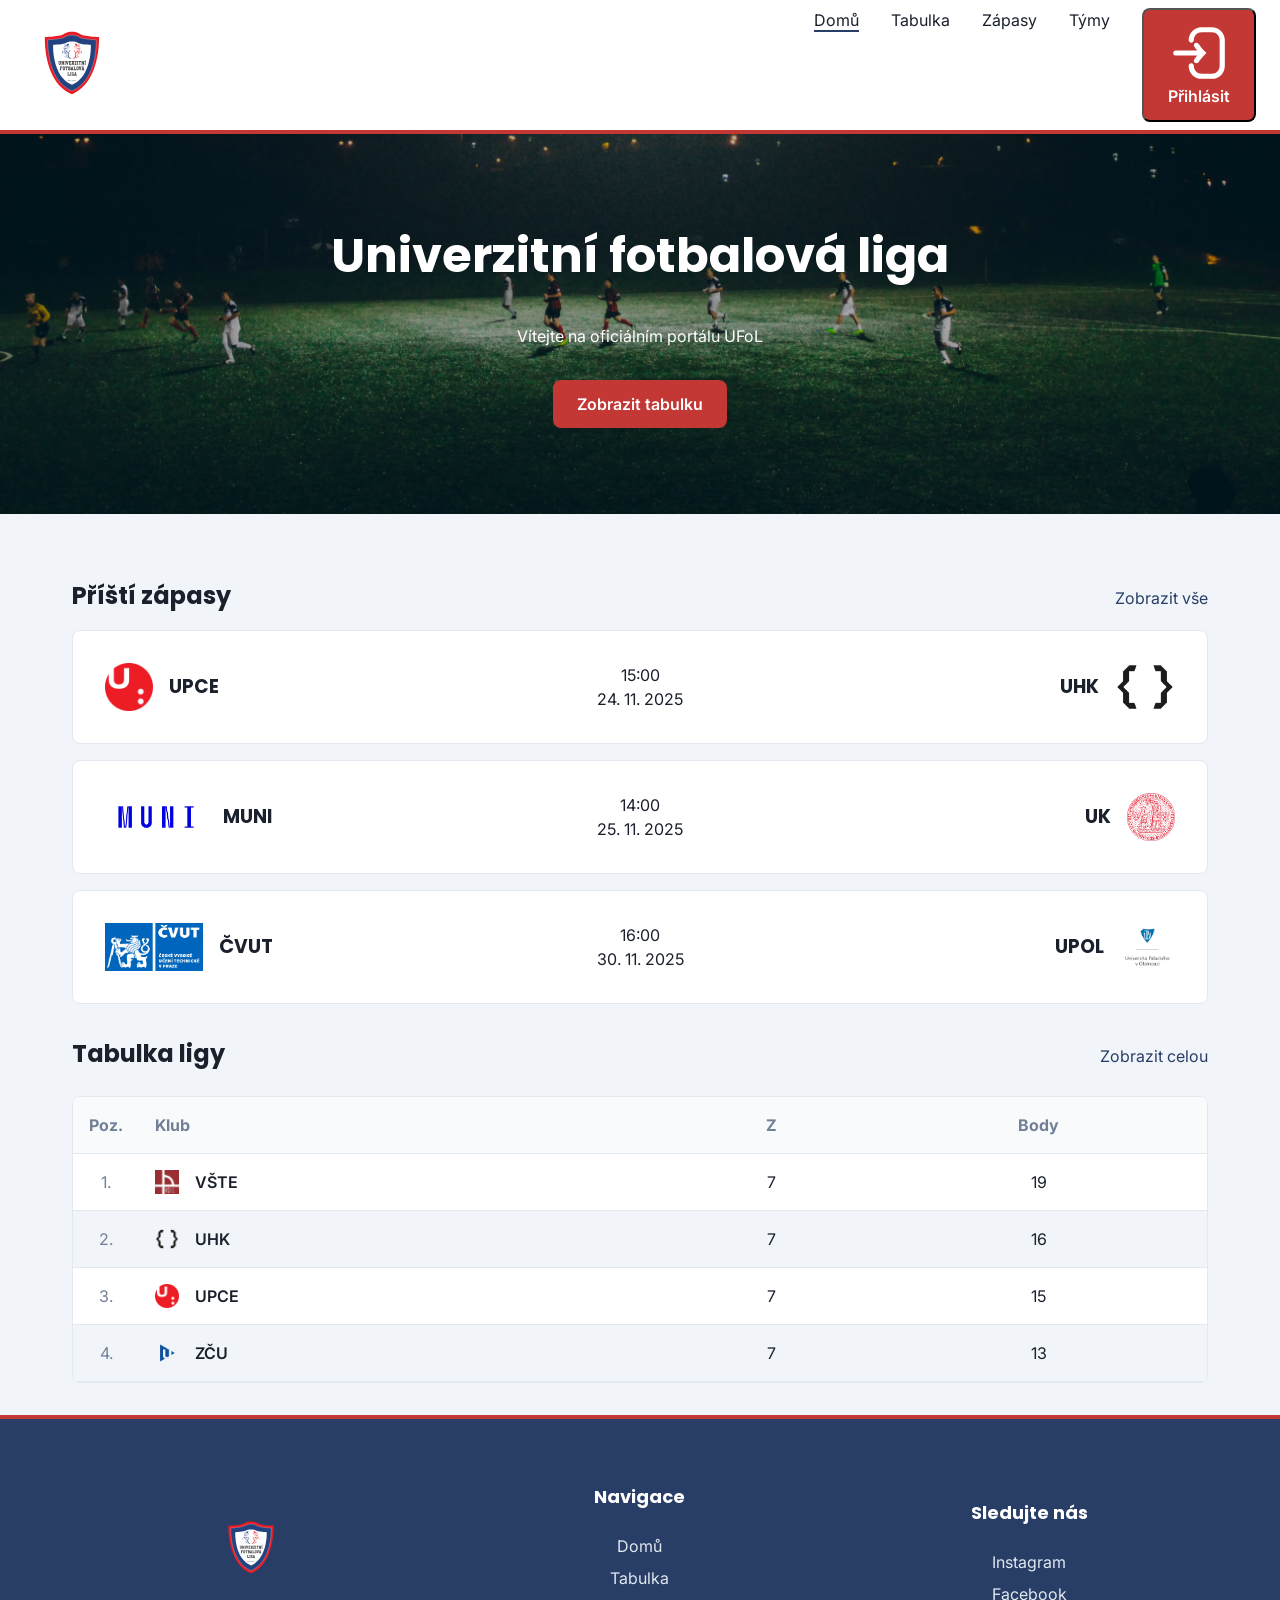
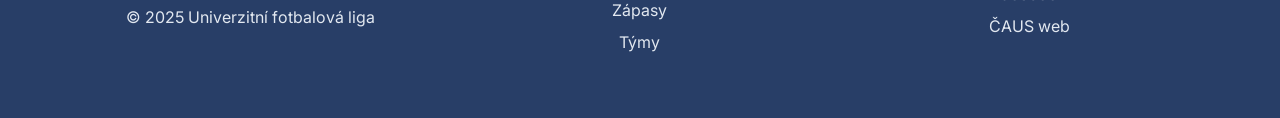
==== commit 071b6e60: "Improve performance and accessibility across the UFoL frontend - Removed blocking CSS @import statem" ====
--- a/index.html
+++ b/index.html
@@ -42,6 +42,15 @@
                         <li><a class="nav__link" href="./tabulka.html">Tabulka</a></li>
                         <li><a class="nav__link" href="./zapasy.html">Zápasy</a></li>
                         <li><a class="nav__link" href="./tymy.html">Týmy</a></li>
+                        <li class="nav__item--login">
+                            <button id="loginBtn" class="btn btn--login">
+                                <svg class="login-icon" xmlns="http://www.w3.org/2000/svg" viewBox="0 0 24 24" fill="currentColor">
+                                    <path d="M13 2C10.2386 2 8 4.23858 8 7C8 7.55228 8.44772 8 9 8C9.55228 8 10 7.55228 10 7C10 5.34315 11.3431 4 13 4H17C18.6569 4 20 5.34315 20 7V17C20 18.6569 18.6569 20 17 20H13C11.3431 20 10 18.6569 10 17C10 16.4477 9.55228 16 9 16C8.44772 16 8 16.4477 8 17C8 19.7614 10.2386 22 13 22H17C19.7614 22 22 19.7614 22 17V7C22 4.23858 19.7614 2 17 2H13Z" fill="#currentColor"/>
+                                    <path d="M3 11C2.44772 11 2 11.4477 2 12C2 12.5523 2.44772 13 3 13H11.2821C11.1931 13.1098 11.1078 13.2163 11.0271 13.318C10.7816 13.6277 10.5738 13.8996 10.427 14.0945C10.3536 14.1921 10.2952 14.2705 10.255 14.3251L10.2084 14.3884L10.1959 14.4055L10.1915 14.4115C10.1914 14.4116 10.191 14.4122 11 15L10.1915 14.4115C9.86687 14.8583 9.96541 15.4844 10.4122 15.809C10.859 16.1336 11.4843 16.0346 11.809 15.5879L11.8118 15.584L11.822 15.57L11.8638 15.5132C11.9007 15.4632 11.9553 15.3897 12.0247 15.2975C12.1637 15.113 12.3612 14.8546 12.5942 14.5606C13.0655 13.9663 13.6623 13.2519 14.2071 12.7071L14.9142 12L14.2071 11.2929C13.6623 10.7481 13.0655 10.0337 12.5942 9.43937C12.3612 9.14542 12.1637 8.88702 12.0247 8.7025C11.9553 8.61033 11.9007 8.53682 11.8638 8.48679L11.822 8.43002L11.8118 8.41602L11.8095 8.41281C11.4848 7.96606 10.859 7.86637 10.4122 8.19098C9.96541 8.51561 9.86636 9.14098 10.191 9.58778L11 9C10.191 9.58778 10.1909 9.58773 10.191 9.58778L10.1925 9.58985L10.1959 9.59454L10.2084 9.61162L10.255 9.67492C10.2952 9.72946 10.3536 9.80795 10.427 9.90549C10.5738 10.1004 10.7816 10.3723 11.0271 10.682C11.1078 10.7837 11.1931 10.8902 11.2821 11H3Z" fill="#currentColor"/>
+                                    </svg> Přihlásit
+                            </button>
+                        </li>
+                    </ul>
                     </ul>
                     <button class="nav__hamburger" aria-label="Otevřít menu" aria-expanded="false">
                         <span class="nav__bar"></span>
@@ -75,7 +84,7 @@
                                 <a href="#"><h3 class="match-card__name">UPCE</h3></a>
                             </div>
                             <div class="match-card__info">
-                                <span class="match-card__score">0:0</span>
+                                <span class="match-card__time">15:00</span>
                                 <time class="match-card__date" datetime="2025-11-24">24. 11. 2025</time>
                             </div>
                             <div class="match-card__team">
@@ -89,7 +98,7 @@
                                 <a href="#"><h3 class="match-card__name">MUNI</h3></a>
                             </div>
                             <div class="match-card__info">
-                                <span class="match-card__score">0:0</span>
+                                <span class="match-card__time">14:00</span>
                                 <time class="match-card__date" datetime="2025-11-24">25. 11. 2025</time>
                             </div>
                             <div class="match-card__team">
@@ -103,7 +112,7 @@
                                 <a href="#"><h3 class="match-card__name">ČVUT</h3></a>
                             </div>
                             <div class="match-card__info">
-                                <span class="match-card__score">0:0</span>
+                                <span class="match-card__time">16:00</span>
                                 <time class="match-card__date" datetime="2025-11-24">30. 11. 2025</time>
                             </div>
                             <div class="match-card__team">
@@ -188,7 +197,7 @@
             <div class="footer__content">
                 <div class="footer__column footer__column--brand">
                     <a href="index.html" class="footer__logo-link">
-                        <img class="footer__logo" src="./images/logos/ufol.svg" alt="UFoL Logo">
+                        <img class="footer__logo" src="./images/logos/ufol.svg" alt="UFoL Logo" loading="lazy">
                     </a>
                     <p class="footer__text">© 2025 Univerzitní fotbalová liga</p>
                 </div>
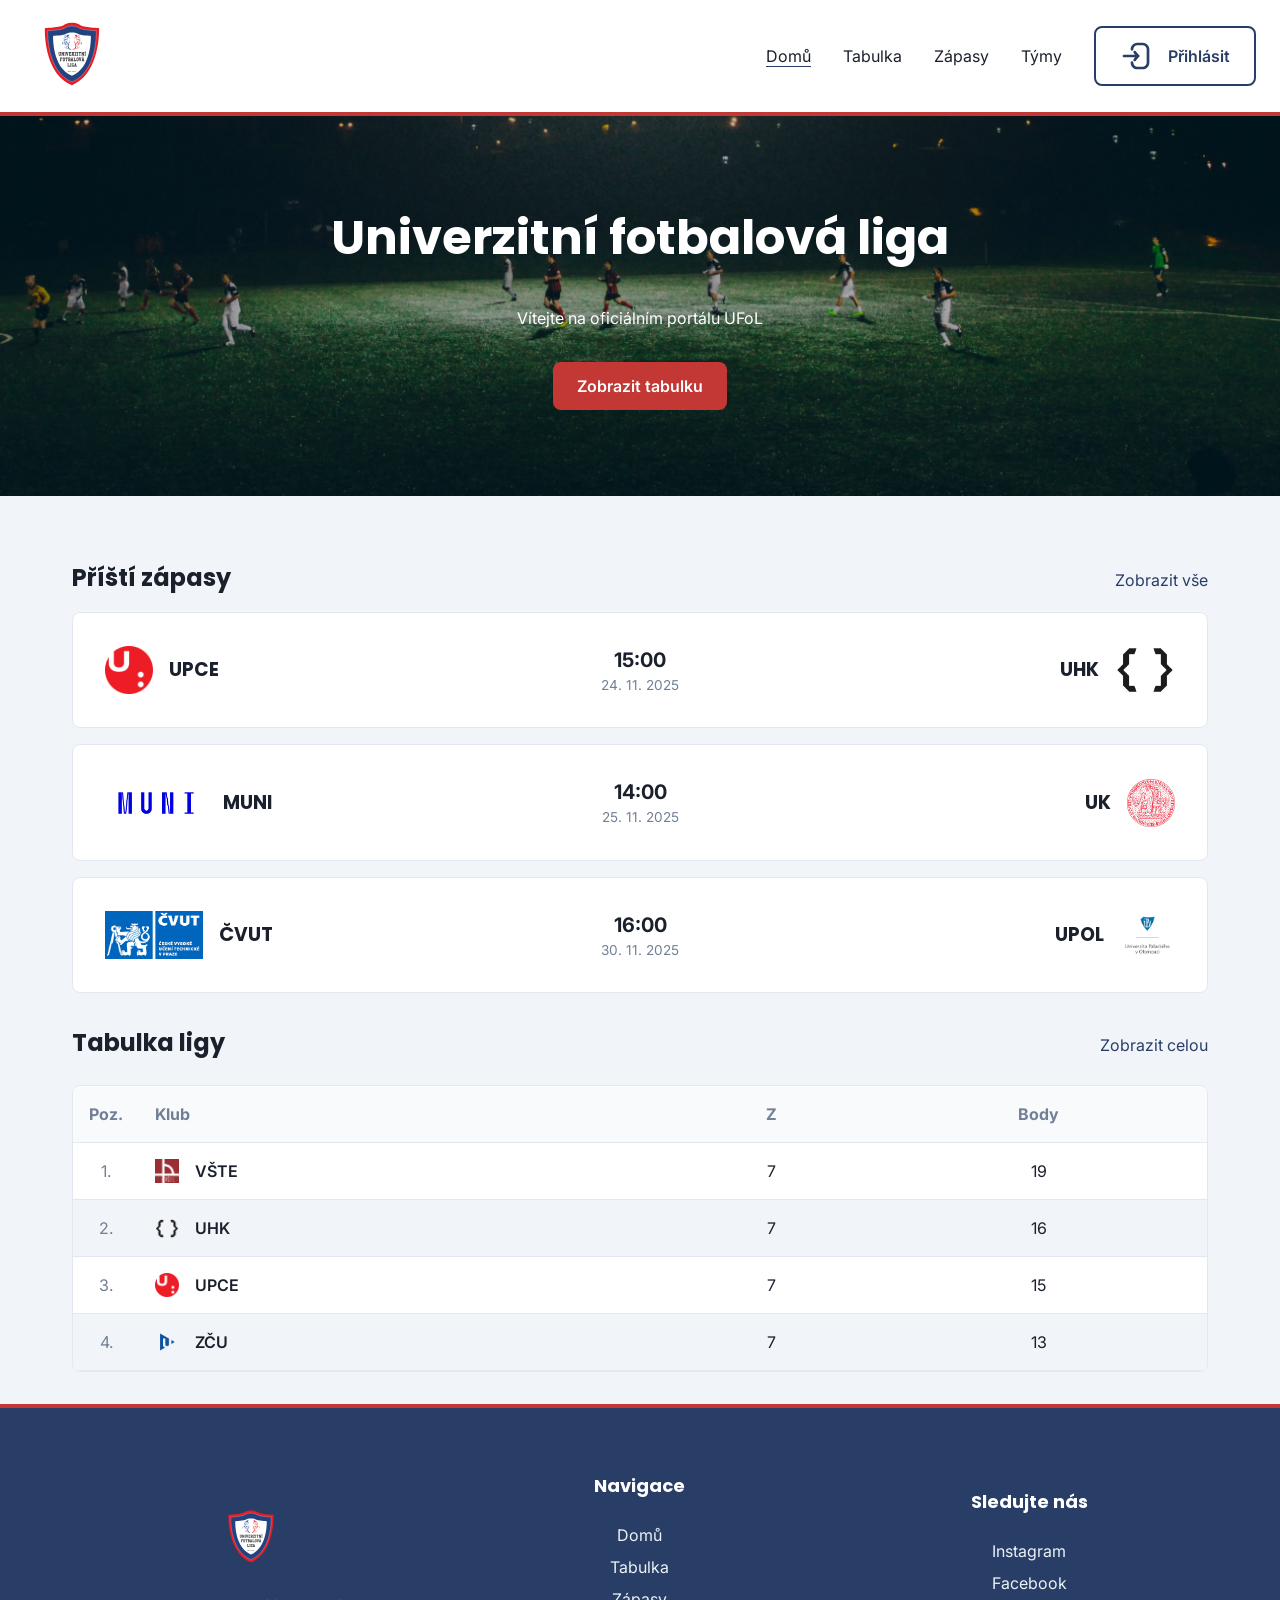
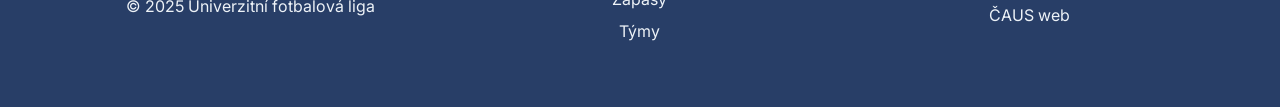
==== commit 8f06e541: "Improve CSS structure and UI consistency Refactors CSS for clearer section separation and updates fo" ====
--- a/index.html
+++ b/index.html
@@ -51,7 +51,6 @@
                             </button>
                         </li>
                     </ul>
-                    </ul>
                     <button class="nav__hamburger" aria-label="Otevřít menu" aria-expanded="false">
                         <span class="nav__bar"></span>
                         <span class="nav__bar"></span>
--- a/css/main.css
+++ b/css/main.css
@@ -1,4 +1,6 @@
-/* CSS Reset - inlined for performance (no @import blocking) */
+/* =========================================
+    CSS Reset - inlined for performance (no @import blocking)
+   ========================================= */
 *,
 *::before,
 *::after {
@@ -52,7 +54,7 @@
     --color-bg-container: #ffffff;
     --color-bg-page: #f1f5f9;
     --color-bg-light: #f8fafc;
-    --color-text-light: #e2e8f0;
+    --color-text-light: #edf2f7;
     --color-white: #ffffff;
     
     /* System */
@@ -60,8 +62,8 @@
     --color-error: #f56565;
     
     /* --- TYPOGRAFIE --- */
-    --font-heading: "Poppins", sans-serif;
-    --font-body: "Inter", sans-serif;
+    --font-heading: "Poppins", -apple-system, BlinkMacSystemFont, "Segoe UI", sans-serif;
+    --font-body: "Inter",  -apple-system, BlinkMacSystemFont, "Segoe UI", sans-serif;
     
     /* --- SPACING & LAYOUT --- */
     --radius-card: 8px;
@@ -92,7 +94,9 @@
     color: inherit;
 }
 
-/* HEADER */
+/* =========================================
+    HEADER
+   ========================================= */
 
 .header {
     padding: 0.5rem 1.5rem;
@@ -111,6 +115,8 @@
     height: auto;
 }
 
+/* NAVIGATION */
+
 .nav__hamburger {
     display: none;
 }
@@ -119,11 +125,12 @@
     list-style: none;
     display: flex;
     gap: 2rem;
+    align-items: center;
 }
 
 .nav__link {
     /* Vymezí místo pro border ve stavu :hover */
-    border-bottom: 2px solid transparent;
+    border-bottom: 1px solid transparent;
     transition: all 0.3s ease;
 }
 
@@ -149,7 +156,9 @@
     color: var(--color-primary-active);
 }
 
-/* FOOTER */
+/* =========================================
+    FOOTER
+   ========================================= */
 
 .footer {
     background-color: var(--color-primary);
@@ -430,6 +439,7 @@
 
 .league-table__name {
     font-weight: 600;
+    font-size: 1rem;
 }
 
 .league-table__row--zebra {
@@ -447,6 +457,119 @@
     width: 100%;
     min-width: 700px;
     border-collapse: collapse;
+}
+
+/* =========================================
+   STRÁNKA ZÁPASY (MATCHES)
+   ========================================= */
+
+.matches__content {
+    padding: 2rem 2rem;
+    width: 100%;
+    max-width: var(--container-width-desktop);
+    margin: 0 auto;
+    display: flex;
+    flex-direction: column;
+    gap: 2rem;
+}
+
+.matches__header {
+    text-align: center;
+}
+
+/* Filters (Přepínače) */
+.matches__filters {
+    display: flex;
+    justify-content: center;
+    gap: 1rem;
+    flex-wrap: wrap;
+}
+
+.filter-btn {
+    padding: 0.5rem 1.5rem;
+    background-color: transparent;
+    border: 2px solid var(--color-border);
+    border-radius: 2rem;
+    font-weight: 600;
+    color: var(--color-text-subtle);
+    cursor: pointer;
+    transition: all 0.3s ease;
+}
+
+.filter-btn:hover {
+    border-color: var(--color-primary);
+    color: var(--color-primary);
+}
+
+.filter-btn--active {
+    background-color: var(--color-primary);
+    border-color: var(--color-primary);
+    color: white;
+}
+
+.filter-btn--active:hover {
+    color: white; /* Udržet bílou na aktivním */
+}
+
+/* Stylování skupin zápasů */
+.matches__group {
+    display: flex;
+    flex-direction: column;
+    gap: 1.5rem;
+}
+
+.matches__group-title {
+    font-size: 1.25rem;
+    color: var(--color-text-main);
+    border-left: 4px solid var(--color-accent);
+    padding-left: 1rem;
+}
+
+/* Vylepšení Match Card pro detailní pohled */
+
+.match-card__meta {
+    display: flex;
+    flex-direction: column;
+    align-items: center;
+    margin-bottom: 0.5rem;
+}
+
+.match-card__time {
+    font-size: 1.25rem;
+    font-weight: 700;
+    color: var(--color-text-main);
+}
+
+.match-card__date {
+    font-size: 0.85rem;
+    color: var(--color-text-subtle);
+}
+
+.match-card__status {
+    font-size: 0.75rem;
+    text-transform: uppercase;
+    letter-spacing: 1px;
+    color: var(--color-text-subtle);
+    margin-top: 0.25rem;
+}
+
+.match-card__score--final {
+    font-size: 2rem; /* Větší skóre pro odehrané */
+    color: var(--color-text-main);
+}
+
+/* Tlačítka uvnitř karty */
+.btn--outline {
+    background: transparent;
+    border: 1px solid var(--color-primary);
+    color: var(--color-primary);
+    padding: 0.4rem 1rem;
+    cursor: pointer;
+}
+
+.btn--outline:hover {
+    background: var(--color-primary);
+    color: white;
 }
 
 /* =========================================
@@ -579,6 +702,30 @@
     color: var(--color-accent);
 }
 
+/* Styl pro login tlačítko v menu */
+.login-icon {
+    height: 2rem;
+}
+
+.nav__item--login {
+    margin-left: auto; /* Posune login na konec menu (desktop) */
+}
+
+.btn--login {
+    display: flex;
+    align-items: center;
+    gap: 1rem;
+    background-color: white; /* Kontrastní tlačítko v hlavičce */
+    color: var(--color-primary);
+    border: 2px solid var(--color-primary);
+    cursor: pointer
+}
+
+.btn--login:hover {
+    background-color: var(--color-primary);
+    color: white;
+}
+
 /* =========================================
    RESPONSIVE DESIGN (MEDIA QUERIES)
    ========================================= */
@@ -596,6 +743,17 @@
 
 /* MOBILE */
 @media (max-width: 768px) {
+    .section__header h2{
+        font-size: 1rem;
+    }
+
+    .section__header a{
+        font-size: 0.7rem;
+    }
+
+    h1 {
+        font-size: 1.5rem;
+    }
     /* NAVIGACE */
     /* Zámek scrollování pro otevřené menu */
     body.no-scroll {
@@ -634,6 +792,21 @@
 
     .nav__link--active {
         border-block-color: var(--color-white);
+    }
+
+    .nav__item--login {
+        margin-left: 0;
+        margin-top: 1rem;
+    }
+    
+    .btn--login {
+        background-color: white;
+        color: var(--color-primary);
+    }
+
+    .btn--login:hover {
+        border: 1px solid var(--color-white);
+        box-shadow: none;
     }
 
     .nav__hamburger {
@@ -714,15 +887,41 @@
 
     .match-card__name {
         font-size: 1rem;
+        color: var(--color-text-main);
+        font-family: var(--font-heading);
+        font-weight: 700;
+    }
+
+    .league-table__name {
+        font-size: 0.7rem;
     }
 
     .match-card__info {
         font-size: 0.7rem;
+    }
+
+    .standings__content {
+        gap: 1rem;
     }
 
     /* Zobrazení nápovědi pro práci s tabulkou */
     .standings__hint {
         display: block;
+    }
+
+    .league-table__th,
+    .league-table__cell {
+        padding: 0.5rem;
+    }
+    
+    .league-table__logo {
+        width: 1rem;
+    }
+
+    /* Zmenseni filtr buttonu */
+    .filter-btn {
+        padding: 0.4rem 0.8rem;
+        font-size: 0.7rem;
     }
 
     /* Pouze 1 sloupec u gridu v TÝMY layoutu */
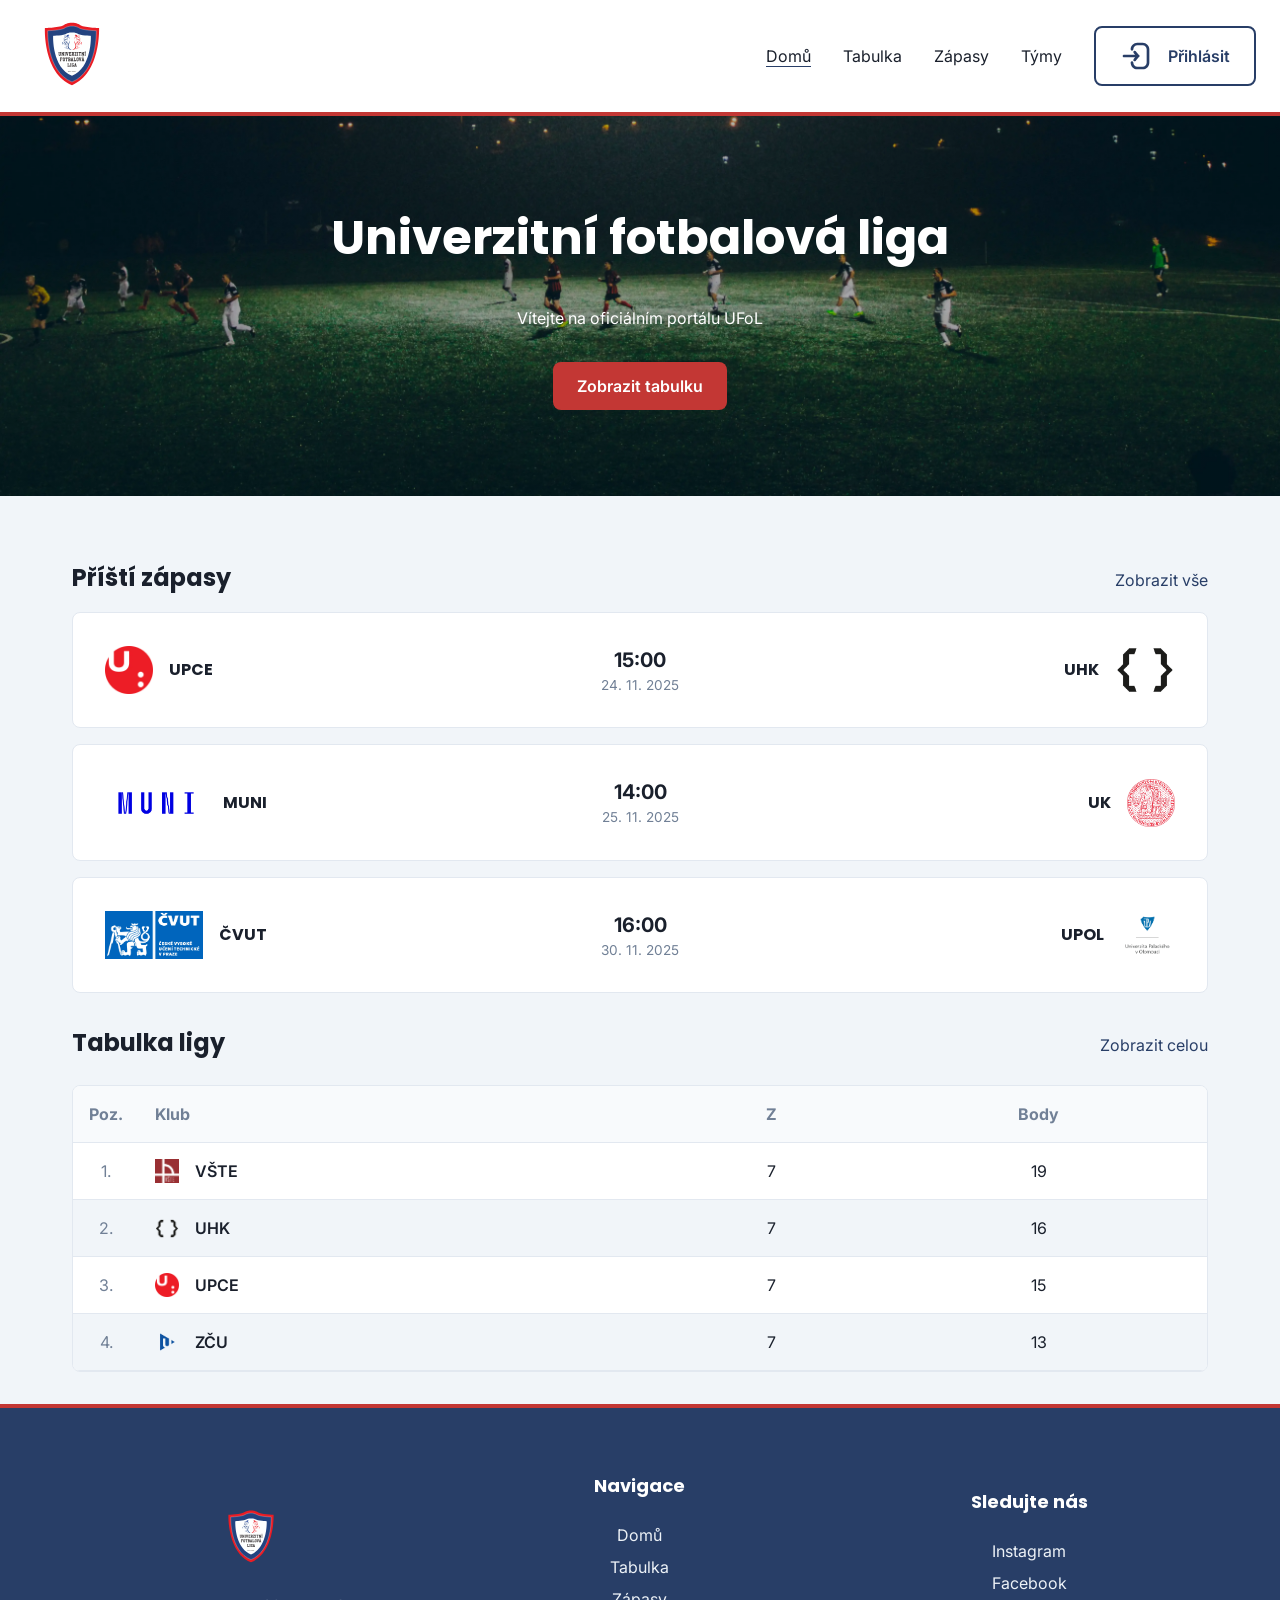
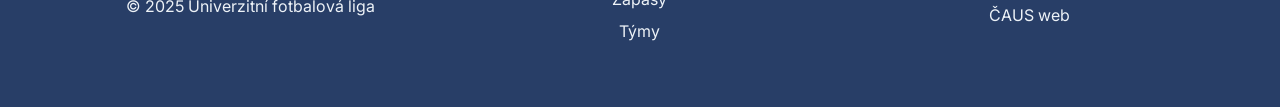
==== commit ae20ddc5: "Add favicon for better user experience" ====
--- a/index.html
+++ b/index.html
@@ -6,6 +6,7 @@
         <meta name="description" content="Univerzitní fotbalová liga - oficiální portál UFoL s aktuálními zápasy, tabulkou a týmy" />
 
         <title>Univerzitní fotbalová liga | UFoL</title>
+        <link rel="icon" href="images/favicon-ufol.png" />
 
         <!-- Optimized font loading - non-blocking -->
         <link rel="preconnect" href="https://fonts.googleapis.com" />
--- a/css/main.css
+++ b/css/main.css
@@ -351,8 +351,12 @@
     width: auto;
     object-fit: contain;
 }
+
 .match-card__name {
+    font-size: 1rem;
     color: var(--color-text-main);
+    font-family: var(--font-heading);
+    font-weight: 700;
 }
 
 .match-card__info {
@@ -885,13 +889,6 @@
         flex-direction: column-reverse;
     }
 
-    .match-card__name {
-        font-size: 1rem;
-        color: var(--color-text-main);
-        font-family: var(--font-heading);
-        font-weight: 700;
-    }
-
     .league-table__name {
         font-size: 0.7rem;
     }
